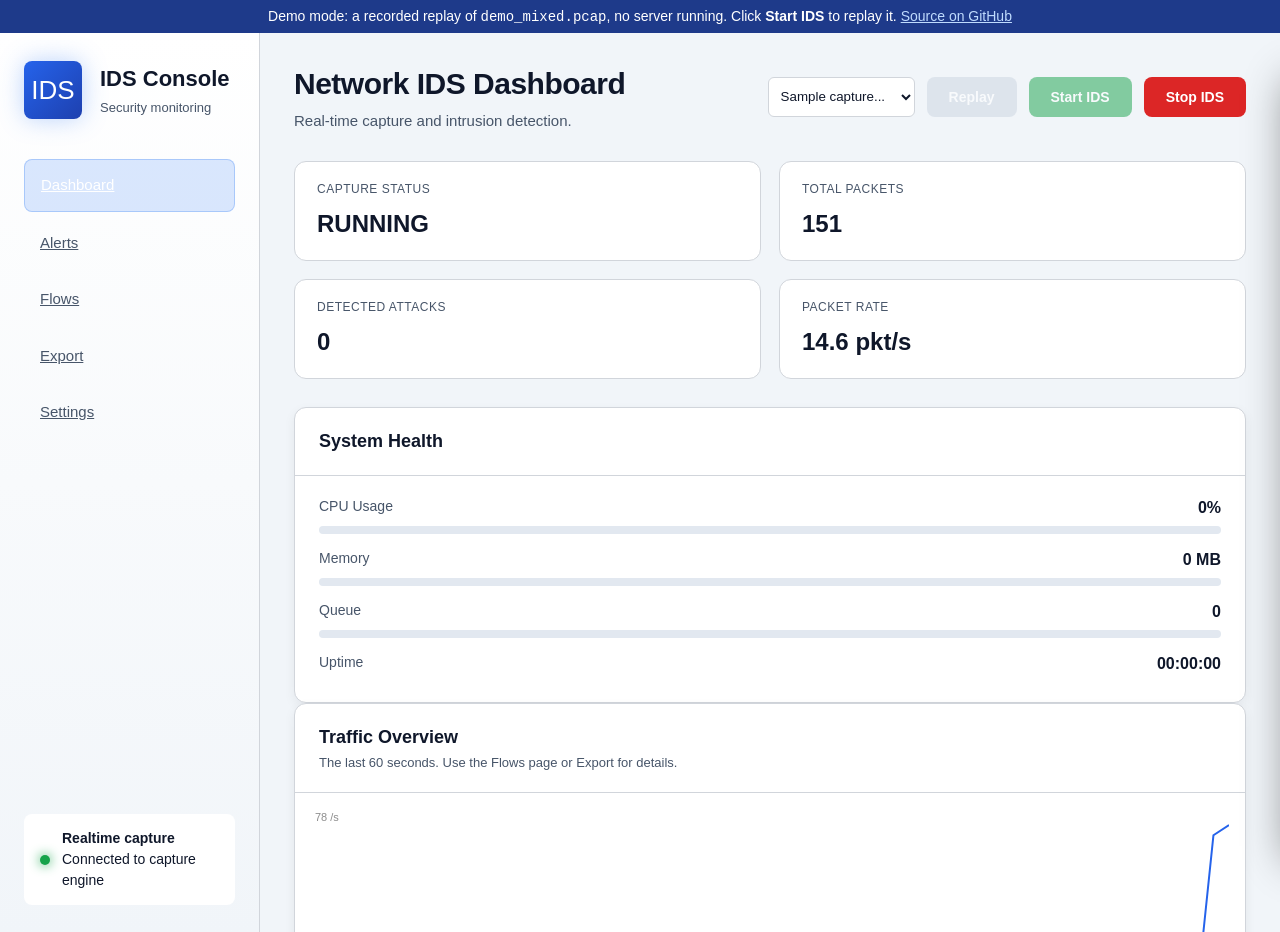
==== docs/demo/index.html @ 046e0bf1 "Add files via upload" ====
<!DOCTYPE html>
<html lang="en">
<head>
    <meta charset="UTF-8">
    <meta name="viewport" content="width=device-width, initial-scale=1.0">
    <title>IDS Dashboard</title>
    <link rel="stylesheet" href="static/css/style.css">
    <link rel="stylesheet" href="static/css/extra.css">
</head>
<body data-page="dashboard">
    <div class="app">
        <aside class="sidebar">
            <div>
                <div class="logo">
                    <div class="logo-icon">IDS</div>
                    <div>
                        <h2>IDS Console</h2>
                        <span>Security monitoring</span>
                    </div>
                </div>
                <nav>
                    <a class="nav-btn active" href="index.html">Dashboard</a>
                    <a class="nav-btn " href="alerts.html">Alerts</a>
                    <a class="nav-btn " href="flows.html">Flows</a>
                    <a class="nav-btn " href="export.html">Export</a>
                    <a class="nav-btn " href="settings.html">Settings</a>
                </nav>
            </div>

            <div class="sidebar-bottom">
                <div class="system-status">
                    <span class="status-dot"></span>
                    <div>
                        <strong>Realtime capture</strong>
                        <div class="status-summary">Connected to capture engine</div>
                    </div>
                </div>
            </div>
        </aside>

        <main id="main" class="main-content">
                <a href="#main" class="skip-link">Skip to content</a>
                
    <header class="topbar">
        <div class="topbar-left">
            <h1>Network IDS Dashboard</h1>
            <p>Real-time capture and intrusion detection.</p>
        </div>
        <div class="top-actions">
            <select id="replaySelect" aria-label="Sample capture to replay"><option value="">Sample capture...</option></select>
            <button id="replayBtn" class="btn btn-secondary">Replay</button>
            <button id="startBtn" class="btn btn-success">Start IDS</button>
            <button id="stopBtn" class="btn btn-danger" disabled>Stop IDS</button>
        </div>
    </header>

    <section class="system-banner">
        <div>
            <h3>Capture Status</h3>
            <span id="captureStatus">STOPPED</span>
        </div>
        <div>
            <h3>Total Packets</h3>
            <span id="totalPackets">0</span>
        </div>
        <div>
            <h3>Detected Attacks</h3>
            <span id="attackPackets">0</span>
        </div>
        <div>
            <h3>Packet Rate</h3>
            <span id="packetRate">0 pkt/s</span>
        </div>
    </section>

    <section class="card health-card">
        <div class="card-header">
            <h2>System Health</h2>
        </div>
        <div class="health-list">
            <div class="health-row">
                <span>CPU Usage</span>
                <span id="cpuUsage">0%</span>
            </div>
            <div class="progress"><div id="cpuBar" style="width: 0%"></div></div>
            <div class="health-row">
                <span>Memory</span>
                <span id="memoryUsage">0 MB</span>
            </div>
            <div class="progress"><div id="memoryBar" style="width: 0%"></div></div>
            <div class="health-row">
                <span>Queue</span>
                <span id="queueValue">0</span>
            </div>
            <div class="progress"><div id="queueBar" style="width: 0%"></div></div>
            <div class="health-row">
                <span>Uptime</span>
                <span id="uptime">00:00:00</span>
            </div>
        </div>
    </section>

    <section class="flows-section">
        <div class="card">
            <div class="card-header">
                <div>
                    <h2>Traffic Overview</h2>
                    <p>The last 60 seconds. Use the Flows page or Export for details.</p>
                </div>
            </div>
            <div class="card-body" style="padding:16px;">
                <div class="chart-wrap"><canvas id="trafficChart"></canvas></div>
                <div class="chart-legend"><span class="blue">Packets/sec</span><span class="red">Attacks/sec</span></div>
                <div id="chartSummary" style="min-height:180px; display:flex; gap:12px; align-items:center; justify-content:center; color:var(--text-secondary);">
                    <div>
                        <h3>Packets/sec</h3>
                        <div id="packetRateLarge" style="font-size:28px; font-weight:700;">0</div>
                    </div>
                    <div>
                        <h3>Attacks/sec</h3>
                        <div id="attacksRateLarge" style="font-size:28px; font-weight:700; color:var(--danger);">0</div>
                    </div>
                    <div>
                        <h3>Active Alerts</h3>
                        <div id="alertCountLarge" style="font-size:28px; font-weight:700; color:var(--warning);">0</div>
                    </div>
                </div>
            </div>
        </div>
    </section>


                <!-- Inspector panel: shows selected flow/alert details -->
                <aside id="inspectorPanel" class="inspector-panel" aria-hidden="true">
                    <div class="inspector-header">
                        <h3 id="inspectorTitle">Inspector</h3>
                        <button id="inspectorClose" class="btn btn-sm" aria-label="Close inspector">Close</button>
                    </div>
                    <div id="inspectorBody" class="inspector-body">
                        <p class="empty-state"><em>Select a flow or alert to inspect details.</em></p>
                    </div>
                    <div class="inspector-footer">
                        <button id="exportJsonBtn" class="btn btn-secondary">Export JSON</button>
                    </div>
                </aside>

                <!-- Investigation modal -->
                <div id="investigateModal" class="modal" aria-hidden="true">
                    <div class="modal-content">
                        <h3>Investigate Alert</h3>
                        <label for="investigatorNameInput">Investigator name (optional)</label>
                        <input id="investigatorNameInput" type="text" placeholder="Your name">
                        <label for="investigationNoteInput">Note (optional)</label>
                        <textarea id="investigationNoteInput" rows="4" placeholder="Describe what you investigated or findings"></textarea>
                        <div style="display:flex;gap:8px;justify-content:flex-end;margin-top:8px;">
                            <button id="investigateCancelBtn" class="btn">Cancel</button>
                            <button id="investigateSaveBtn" class="btn btn-primary">Save</button>
                        </div>
                    </div>
                </div>

                <footer>
                    <div style="display:flex;gap:12px;align-items:center;justify-content:space-between;">
                        <div>
                            <strong>Network Intrusion Detection System</strong>
                            <div class="muted">Built with Flask & Socket.IO</div>
                        </div>
                        <div id="statusSummaryCompact" style="text-align:right;">
                            <div id="statusMessage" class="status-message status-info">Disconnected</div>
                            <div class="muted small">Updated: <span id="statusUpdated">--:--:--</span></div>
                        </div>
                    </div>
                </footer>
            </main>
    </div>

    <script src="demo-shim.js"></script>
    <script src="static/js/app.js" type="module"></script>
    
</body>
</html>
---- docs/demo/static/css/style.css ----
/* ============================================================
   IDS Dashboard - Modern Enterprise UI
   Complete Refactored CSS
============================================================ */

/* ============================================================
   RESET & BASE
============================================================ */

*,
*::before,
*::after {
    margin: 0;
    padding: 0;
    box-sizing: border-box;
}

html {
    scroll-behavior: smooth;
}

body {
    font-family: "Inter", -apple-system, BlinkMacSystemFont, sans-serif;
    background: var(--background);
    color: var(--text);
    /* allow vertical scroll on main content but not page-level overflow */
    overflow: hidden;
    line-height: 1.5;
}

/* make main-content scrollable independently for better UX on smaller screens */
.main-content { overflow-y: auto; }

/* skip-link for keyboard users */
.skip-link {
    position: absolute;
    left: -9999px;
    top: auto;
    width: 1px;
    height: 1px;
    overflow: hidden;
}
.skip-link:focus {
    left: 20px;
    top: 20px;
    width: auto;
    height: auto;
    background: var(--surface-elevated);
    color: var(--text);
    padding: 8px 12px;
    border-radius: 6px;
    z-index: 2000;
}

/* ============================================================
   CSS VARIABLES (Single Source of Truth)
============================================================ */

:root {
    /* Light mode palette */
    --background: #f8fafc; /* very light gray */
    --surface: #ffffff; /* main card surface */
    --surface-light: #f1f5f9; /* subtle surface */
    --surface-hover: #eef2f7;
    --surface-elevated: #ffffff;

    /* Borders */
    --border: #e2e8f0; /* light gray border */
    --border-light: #cbd5e1;

    /* Colors */
    --primary: #2563eb; /* blue-600 */
    --primary-light: #60a5fa;
    --primary-dark: #1e40af;

    --success: #16a34a; /* green-600 */
    --success-bg: rgba(22,163,74,0.08);
    --warning: #d97706;
    --warning-bg: rgba(217,119,6,0.06);
    --danger: #dc2626;
    --danger-bg: rgba(220,38,38,0.06);

    /* Text */
    --text: #0f172a; /* dark slate for good contrast */
    --text-secondary: #475569;
    --text-muted: #6b7280;

    /* Sizing */
    --radius: 12px;
    --radius-sm: 8px;
    --radius-xs: 6px;

    /* Shadows */
    --shadow: 0 8px 28px rgba(16,24,40,0.08);
    --shadow-sm: 0 4px 12px rgba(16,24,40,0.06);

    /* Transitions */
    --transition: 0.18s ease;
    --transition-slow: 0.3s ease;

    /* Sidebar */
    --sidebar-width: 260px;
}

/* ============================================================
   SCROLLBAR
============================================================ */

::-webkit-scrollbar {
    width: 8px;
    height: 8px;
}

::-webkit-scrollbar-track {
    background: var(--background);
}

::-webkit-scrollbar-thumb {
    background: var(--border-light);
    border-radius: 20px;
}

::-webkit-scrollbar-thumb:hover {
    background: var(--text-secondary);
}

/* ============================================================
   ACCESSIBILITY - Reduced Motion
============================================================ */

@media (prefers-reduced-motion: reduce) {

    *,
    *::before,
    *::after {
        animation-duration: 0.01ms !important;
        animation-iteration-count: 1 !important;
        transition-duration: 0.01ms !important;
    }
}

/* ============================================================
   FOCUS VISIBLE
============================================================ */

:focus-visible {
    outline: 2px solid var(--primary);
    outline-offset: 2px;
}

/* ============================================================
   LAYOUT
============================================================ */

.app {
    display: flex;
    width: 100vw;
    height: 100vh;
    overflow: hidden;
}

/* ============================================================
   SIDEBAR
============================================================ */

.sidebar {
    width: var(--sidebar-width);
    min-width: var(--sidebar-width);
    background: linear-gradient(180deg, var(--surface), var(--background));
    border-right: 1px solid var(--border);
    display: flex;
    flex-direction: column;
    justify-content: space-between;
    padding: 28px 24px;
    overflow-y: auto;
    flex-shrink: 0;
}

.logo {
    display: flex;
    align-items: center;
    gap: 18px;
    margin-bottom: 40px;
}

.logo-icon {
    width: 58px;
    height: 58px;
    border-radius: var(--radius-sm);
    display: flex;
    justify-content: center;
    align-items: center;
    background: linear-gradient(135deg, var(--primary), var(--primary-dark));
    color: white;
    font-size: 26px;
    box-shadow: 0 0 25px rgba(59, 130, 246, 0.35);
    flex-shrink: 0;
}

.logo h2 {
    font-size: 22px;
    font-weight: 700;
}

.logo span {
    color: var(--text-secondary);
    font-size: 13px;
}

/* ============================================================
   NAVIGATION
============================================================ */

.sidebar nav {
    display: flex;
    flex-direction: column;
    gap: 6px;
}

.nav-btn {
    width: 100%;
    border: none;
    background: transparent;
    color: var(--text-secondary);
    padding: 14px 16px;
    border-radius: var(--radius-sm);
    display: flex;
    align-items: center;
    gap: 16px;
    cursor: pointer;
    transition: var(--transition);
    font-size: 15px;
    font-family: inherit;
}

.nav-btn:hover {
    background: var(--surface-hover);
    color: white;
}

.nav-btn.active {
    background: rgba(59, 130, 246, 0.18);
    color: #fff;
    border: 1px solid rgba(59, 130, 246, 0.3);
}

.nav-btn i {
    width: 20px;
    text-align: center;
    flex-shrink: 0;
}

/* ============================================================
   SIDEBAR FOOTER
============================================================ */

.sidebar-bottom {
    margin-top: auto;
    padding-top: 20px;
}

.system-status {
    padding: 14px 16px;
    border-radius: var(--radius-sm);
    background: var(--surface-elevated);
    display: flex;
    align-items: center;
    gap: 12px;
    font-size: 14px;
}

.status-dot {
    width: 10px;
    height: 10px;
    border-radius: 50%;
    background: var(--success);
    box-shadow: 0 0 12px var(--success);
    animation: pulseGlow 2s infinite;
    flex-shrink: 0;
}

.status-dot.warning {
    background: var(--warning);
    box-shadow: 0 0 12px var(--warning);
}

.status-dot.error {
    background: var(--danger);
    box-shadow: 0 0 12px var(--danger);
}

/* ============================================================
   MAIN CONTENT
============================================================ */

.main-content {
    flex: 1;
    overflow-y: auto;
    padding: 28px 34px 20px;
    background: var(--background);
}

/* ============================================================
   TOPBAR
============================================================ */

.topbar {
    display: flex;
    justify-content: space-between;
    align-items: center;
    margin-bottom: 28px;
    flex-wrap: wrap;
    gap: 16px;
}

.topbar-left h1 {
    font-size: 30px;
    font-weight: 700;
    letter-spacing: -0.5px;
}

.topbar-left p {
    margin-top: 4px;
    color: var(--text-secondary);
    font-size: 15px;
}

.top-actions {
    display: flex;
    gap: 12px;
    flex-wrap: wrap;
}

/* ============================================================
   BUTTONS
============================================================ */

.btn {
    border: none;
    cursor: pointer;
    padding: 12px 22px;
    border-radius: var(--radius-sm);
    font-size: 14px;
    font-weight: 600;
    transition: var(--transition);
    display: inline-flex;
    align-items: center;
    gap: 10px;
    font-family: inherit;
    text-decoration: none;
}

.btn:hover:not(:disabled) {
    transform: translateY(-2px);
    box-shadow: 0 8px 20px rgba(59, 130, 246, 0.2);
}

.btn:disabled {
    opacity: 0.5;
    cursor: not-allowed;
    transform: none !important;
}

.btn-success {
    background: var(--success);
    color: white;
}

.btn-success:hover:not(:disabled) {
    background: #059669;
}

.btn-danger {
    background: var(--danger);
    color: white;
}

.btn-danger:hover:not(:disabled) {
    background: #dc2626;
}

.btn-secondary {
    background: var(--border-light);
    color: white;
}

.btn-secondary:hover:not(:disabled) {
    background: #475569;
}

.btn-warning {
    background: var(--warning);
    color: #000;
}

.btn-warning:hover:not(:disabled) {
    background: #d97706;
}

.btn-info {
    background: var(--primary);
    color: white;
}

.btn-info:hover:not(:disabled) {
    background: var(--primary-dark);
}

.btn-sm {
    padding: 8px 14px;
    font-size: 12px;
}

/* ============================================================
   STATUS MESSAGE
============================================================ */

.status-message {
    padding: 10px 14px;
    border-radius: var(--radius-xs);
    font-size: 14px;
    display: inline-flex;
    align-items: center;
    gap: 10px;
    background: rgba(255,255,255,0.02);
    color: var(--text);
    border: 1px solid var(--border-light);
}

.status-message.status-normal {
    background: var(--success-bg);
    color: var(--success);
    border-color: rgba(34,197,94,0.18);
}

.status-message.status-error {
    background: var(--danger-bg);
    color: var(--danger);
    border-color: rgba(255,107,107,0.18);
}

.status-message.status-warning {
    background: var(--warning-bg);
    color: var(--warning);
    border-color: rgba(245,158,11,0.18);
}

.status-message.status-info {
    background: rgba(37,99,235,0.06);
    color: var(--primary-dark);
    border-color: rgba(37,99,235,0.12);
}


/* ============================================================
   CARDS
============================================================ */

.card {
    background: var(--surface);
    border: 1px solid var(--border);
    border-radius: var(--radius);
    box-shadow: var(--shadow-sm);
    transition: var(--transition);
    overflow: hidden;
}

.card:hover {
    border-color: var(--primary);
    transform: translateY(-2px);
}

.card-header {
    display: flex;
    justify-content: space-between;
    align-items: center;
    padding: 20px 24px;
    border-bottom: 1px solid var(--border);
    flex-wrap: wrap;
    gap: 12px;
}

.card-header h2 {
    font-size: 18px;
    font-weight: 600;
}

.card-header p {
    margin-top: 2px;
    color: var(--text-secondary);
    font-size: 13px;
}

/* ============================================================
   SYSTEM BANNER
============================================================ */

.system-banner {
    display: grid;
    grid-template-columns: repeat(4, 1fr);
    gap: 18px;
    margin-bottom: 28px;
}

.system-banner>div {
    background: var(--surface-elevated);
    border: 1px solid var(--border);
    border-radius: var(--radius);
    padding: 18px 22px;
    transition: var(--transition);
}

.system-banner>div:hover {
    transform: translateY(-3px);
    border-color: var(--primary);
}

.system-banner h3 {
    font-size: 12px;
    font-weight: 500;
    color: var(--text-secondary);
    text-transform: uppercase;
    letter-spacing: 0.5px;
    margin-bottom: 8px;
}

.system-banner span {
    font-size: 24px;
    font-weight: 700;
}

/* ============================================================
   STATISTICS GRID
============================================================ */

.stats-grid {
    display: grid;
    grid-template-columns: repeat(4, 1fr);
    gap: 20px;
    margin-bottom: 28px;
}

.stat-card {
    padding: 20px 24px;
    display: flex;
    align-items: center;
    gap: 18px;
    position: relative;
}

.stat-card::before {
    content: "";
    position: absolute;
    top: 0;
    left: 0;
    width: 100%;
    height: 3px;
    background: linear-gradient(90deg, var(--primary), transparent);
}

.stat-icon {
    width: 56px;
    height: 56px;
    border-radius: var(--radius-sm);
    display: flex;
    justify-content: center;
    align-items: center;
    font-size: 22px;
    color: white;
    flex-shrink: 0;
    transition: var(--transition);
}

.stat-card:hover .stat-icon {
    transform: scale(1.08);
}

.stat-icon.blue {
    background: var(--primary);
}

.stat-icon.green {
    background: var(--success);
}

.stat-icon.red {
    background: var(--danger);
}

.stat-icon.orange {
    background: var(--warning);
}

.stat-title {
    display: block;
    color: var(--text-secondary);
    font-size: 13px;
    margin-bottom: 4px;
}

.stat-card h2 {
    font-size: 32px;
    font-weight: 700;
}

/* ============================================================
   THREAT PULSE
============================================================ */

.pulse-card {
    background: var(--surface-elevated);
    border: 1px solid var(--border);
    border-radius: var(--radius);
    padding: 22px 26px;
    margin-bottom: 28px;
}

.pulse-header {
    display: flex;
    justify-content: space-between;
    align-items: center;
    margin-bottom: 16px;
}

.pulse-header h2 {
    font-size: 18px;
    font-weight: 600;
}

#pulseText {
    font-weight: 700;
    padding: 6px 14px;
    border-radius: 20px;
    font-size: 14px;
}

#pulseText.normal {
    color: var(--success);
    background: var(--success-bg);
}

#pulseText.warning {
    color: var(--warning);
    background: var(--warning-bg);
}

#pulseText.critical {
    color: var(--danger);
    background: var(--danger-bg);
}

.pulse-bar {
    width: 100%;
    height: 10px;
    background: var(--surface-light);
    border-radius: 999px;
    overflow: hidden;
}

#pulseFill {
    width: 0%;
    height: 100%;
    background: linear-gradient(90deg, var(--success), var(--warning), var(--danger));
    transition: width 0.6s ease;
}

/* ============================================================
   DASHBOARD GRID
============================================================ */

.dashboard-grid {
    display: grid;
    grid-template-columns: 2fr 1fr;
    gap: 24px;
    margin-bottom: 28px;
}

.grid-left,
.grid-right {
    display: flex;
    flex-direction: column;
    gap: 24px;
}

/* ============================================================
   CHART CARDS
============================================================ */

.chart-card {
    padding-bottom: 16px;
}

.chart-card canvas {
    width: 100% !important;
    height: 280px !important;
    padding: 16px 20px;
}

/* ============================================================
   CARD TOOLS
============================================================ */

/* Inspector panel */
.inspector-panel {
   position: fixed;
   right: -420px;
   top: 80px;
   width: 400px;
   height: calc(100vh - 120px);
   background: var(--surface-elevated);
   border-left: 1px solid var(--border);
   box-shadow: -12px 0 40px rgba(0,0,0,0.45);
   padding: 16px;
   transition: right 0.28s ease;
   z-index: 1200;
   display: flex;
   flex-direction: column;
}

.inspector-panel.open {
   right: 20px;
}

.inspector-header {
   display: flex;
   justify-content: space-between;
   align-items: center;
   margin-bottom: 12px;
}

.inspector-body {
   overflow: auto;
   flex: 1 1 auto;
   padding-right: 8px;
}

.inspector-body dl {
   display: grid;
   grid-template-columns: 1fr 1fr;
   gap: 6px 12px;
}

.inspector-body dt {
   color: var(--text-secondary);
   font-size: 12px;
}

.inspector-body dd {
   margin: 0 0 8px 0;
   font-size: 13px;
   color: var(--text);
}

.inspector-footer {
   padding-top: 12px;
   display: flex;
   justify-content: flex-end;
   gap: 8px;
}

/* small tweaks to make table rows clickable */
.table-wrapper table tbody tr { cursor: pointer; }

#inspectorClose { background: transparent; border: 1px solid var(--border); }

/* IOC badge */
.ioc-badge {
    display: inline-block;
    padding: 2px 6px;
    border-radius: 4px;
    background: rgba(239,68,68,0.12);
    color: var(--danger);
    font-weight: 700;
    font-size: 11px;
    margin-left: 6px;
}



.card-tools {
    display: flex;
    gap: 8px;
}

.tool-btn {
    width: 38px;
    height: 38px;
    border: none;
    background: var(--surface-light);
    color: var(--text-secondary);
    border-radius: var(--radius-xs);
    cursor: pointer;
    transition: var(--transition);
    display: flex;
    align-items: center;
    justify-content: center;
    font-size: 14px;
}

.tool-btn:hover {
    background: var(--primary);
    color: white;
}

/* ============================================================
   HEALTH CARD
============================================================ */

.health-list {
    padding: 20px 24px;
}

.health-row {
    display: flex;
    justify-content: space-between;
    margin-top: 14px;
    margin-bottom: 6px;
}

.health-row:first-child {
    margin-top: 0;
}

.health-row span:first-child {
    color: var(--text-secondary);
    font-size: 14px;
}

.health-row span:last-child {
    font-weight: 600;
}

.progress {
    width: 100%;
    height: 8px;
    background: var(--surface-light);
    border-radius: 999px;
    overflow: hidden;
}

.progress div {
    height: 100%;
    width: 0%;
    border-radius: 999px;
    transition: width 0.6s ease;
    background: linear-gradient(90deg, var(--primary), #06b6d4);
}

.progress .success {
    background: var(--success);
}

.progress .warning {
    background: var(--warning);
}

.progress .danger {
    background: var(--danger);
}

/* ============================================================
   ATTACK LIST
============================================================ */

.attack-list {
    display: flex;
    flex-direction: column;
    gap: 10px;
    padding: 18px 20px;
    max-height: 300px;
    overflow-y: auto;
}

.attack-item {
    display: flex;
    justify-content: space-between;
    align-items: center;
    padding: 14px 18px;
    border-radius: var(--radius-sm);
    background: var(--surface-elevated);
    transition: var(--transition);
}

.attack-item:hover {
    background: var(--surface-hover);
}

.attack-name {
    font-weight: 600;
    display: flex;
    align-items: center;
    gap: 8px;
}

.attack-name .severity-dot {
    width: 8px;
    height: 8px;
    border-radius: 50%;
    display: inline-block;
}

.attack-count {
    font-weight: 700;
    padding: 2px 12px;
    border-radius: 12px;
    background: var(--danger-bg);
    color: var(--danger);
}

/* ============================================================
   EMPTY STATE
============================================================ */

.empty-state {
    display: flex;
    flex-direction: column;
    justify-content: center;
    align-items: center;
    gap: 12px;
    padding: 40px 20px;
    color: var(--text-secondary);
    text-align: center;
}

.empty-state i {
    font-size: 40px;
    color: var(--primary);
    opacity: 0.4;
}

.empty-state h3 {
    font-size: 18px;
    color: var(--text);
}

/* ============================================================
   NETWORK SECTION
============================================================ */

.network-section {
    margin-bottom: 28px;
}

.network-card {
    margin-top: 0;
}

.network-legend {
    display: flex;
    gap: 18px;
    font-size: 13px;
}

.network-legend span {
    display: flex;
    align-items: center;
    gap: 6px;
}

.network-legend .safe {
    color: var(--success);
}

.network-legend .warning {
    color: var(--warning);
}

.network-legend .danger {
    color: var(--danger);
}

#networkGraph {
    height: 350px;
    display: flex;
    justify-content: center;
    align-items: center;
    background: radial-gradient(circle at center, rgba(37, 99, 235, 0.06), transparent 70%);
}

.network-placeholder {
    text-align: center;
}

.network-placeholder i {
    font-size: 60px;
    color: var(--primary);
    opacity: 0.3;
    margin-bottom: 16px;
}

.network-placeholder h3 {
    font-size: 18px;
    color: var(--text-secondary);
}

/* ============================================================
   STATISTICS GRID (Bottom)
============================================================ */

.statistics-grid {
    display: grid;
    grid-template-columns: 2fr 1fr;
    gap: 24px;
    margin-bottom: 28px;
}

.metrics-grid {
    display: grid;
    grid-template-columns: repeat(3, 1fr);
    gap: 16px;
    padding: 20px 24px;
}

.metric {
    padding: 18px;
    border-radius: var(--radius-sm);
    background: var(--surface-elevated);
    text-align: center;
    transition: var(--transition);
}

.metric:hover {
    background: var(--surface-hover);
}

.metric span {
    display: block;
    color: var(--text-secondary);
    font-size: 13px;
    margin-bottom: 6px;
}

.metric strong {
    font-size: 24px;
    font-weight: 700;
}

/* ============================================================
   ALERT FEED
============================================================ */

.alert-feed {
    max-height: 340px;
    overflow-y: auto;
    padding: 16px 20px;
}

.alert-item {
    border-left: 3px solid var(--danger);
    background: var(--surface-elevated);
    border-radius: var(--radius-xs);
    padding: 14px 18px;
    margin-bottom: 10px;
    transition: var(--transition);
}

.alert-item:hover {
    background: var(--surface-hover);
}

.alert-item.severity-high {
    border-left-color: var(--danger);
}

.alert-item.severity-medium {
    border-left-color: var(--warning);
}

.alert-item.severity-low {
    border-left-color: var(--primary);
}

.alert-time {
    color: var(--text-secondary);
    font-size: 12px;
    margin-bottom: 4px;
}

.alert-title {
    font-weight: 600;
}

.alert-description {
    margin-top: 4px;
    color: var(--text-secondary);
    font-size: 14px;
}

/* ============================================================
   FLOWS TABLE
============================================================ */

.flows-section {
    margin-bottom: 28px;
}

.table-actions {
    display: flex;
    gap: 12px;
    align-items: center;
    flex-wrap: wrap;
}

.search-box {
    display: flex;
    align-items: center;
    gap: 10px;
    background: var(--surface-light);
    border-radius: var(--radius-xs);
    padding: 8px 14px;
    border: 1px solid var(--border);
    transition: var(--transition);
}

.search-box:focus-within {
    border-color: var(--primary);
}

.search-box i {
    color: var(--text-secondary);
    font-size: 14px;
}

.search-box input {
    background: transparent;
    border: none;
    color: var(--text);
    font-size: 14px;
    outline: none;
    width: 180px;
    font-family: inherit;
}

.search-box input::placeholder {
    color: var(--text-muted);
}

.table-actions select {
    background: var(--surface-light);
    color: var(--text);
    border: 1px solid var(--border);
    border-radius: var(--radius-xs);
    padding: 8px 14px;
    font-size: 13px;
    cursor: pointer;
    font-family: inherit;
    outline: none;
}

.table-actions select:focus {
    border-color: var(--primary);
}

.table-wrapper {
    overflow-x: auto;
    overflow-y: auto;
    max-height: 460px;
    padding: 0 4px;
    border-radius: var(--radius-sm);
    background: var(--surface-elevated);
}

#flowTable {
    width: 100%;
    border-collapse: collapse;
    font-size: 14px;
}

#flowTable thead {
    background: var(--surface-light);
}

#flowTable th {
    padding: 14px 16px;
    text-align: left;
    font-weight: 600;
    color: var(--text-secondary);
    font-size: 12px;
    text-transform: uppercase;
    letter-spacing: 0.5px;
    border-bottom: 2px solid var(--border);
    cursor: pointer;
    user-select: none;
    white-space: nowrap;
    position: sticky;
    top: 0;
    z-index: 10;
}

#flowTable th:hover {
    color: var(--text);
}

#flowTable th i {
    margin-left: 6px;
    opacity: 0.5;
}

#flowTable td {
    padding: 12px 16px;
    border-bottom: 1px solid var(--border);
    vertical-align: middle;
}

#flowTable tbody tr {
    transition: var(--transition);
}

#flowTable tbody tr:hover {
    background: var(--surface-light);
}

#flowTable tbody tr.attack-row {
    background: rgba(239, 68, 68, 0.06);
}

#flowTable tbody tr.attack-row:hover {
    background: rgba(239, 68, 68, 0.12);
}

/* Protocol badges */
.protocol {
    display: inline-block;
    padding: 2px 10px;
    border-radius: 12px;
    font-size: 12px;
    font-weight: 600;
}

.protocol-tcp {
    background: rgba(59, 130, 246, 0.2);
    color: var(--primary-light);
}

.protocol-udp {
    background: rgba(16, 185, 129, 0.2);
    color: var(--success);
}

.protocol-icmp {
    background: rgba(245, 158, 11, 0.2);
    color: var(--warning);
}

/* Attack badges */
.attack-badge {
    display: inline-block;
    padding: 2px 12px;
    border-radius: 12px;
    font-size: 12px;
    font-weight: 600;
}

.attack-badge.normal {
    background: var(--success-bg);
    color: var(--success);
}

.attack-badge.neptune,
.attack-badge.smurf,
.attack-badge.satan {
    background: var(--danger-bg);
    color: var(--danger);
}

.attack-badge.portsweep,
.attack-badge.ipsweep {
    background: var(--warning-bg);
    color: var(--warning);
}

/* Confidence bar in table */
.confidence-wrapper {
    display: flex;
    align-items: center;
    gap: 8px;
    min-width: 80px;
}

.confidence-bar {
    flex: 1;
    height: 6px;
    background: var(--surface-light);
    border-radius: 999px;
    overflow: hidden;
}

.confidence-fill {
    height: 100%;
    border-radius: 999px;
    transition: width 0.4s ease;
}

.confidence-fill.high {
    background: var(--success);
}

.confidence-fill.medium {
    background: var(--warning);
}

.confidence-fill.low {
    background: var(--danger);
}

.confidence-text {
    font-size: 12px;
    font-weight: 600;
    min-width: 36px;
    text-align: right;
}

/* ============================================================
   TABLE FOOTER
============================================================ */

.table-footer {
    display: flex;
    justify-content: space-between;
    align-items: center;
    padding: 16px 24px;
    border-top: 1px solid var(--border);
    font-size: 14px;
    color: var(--text-secondary);
}

.pagination {
    display: flex;
    gap: 8px;
    align-items: center;
}

.pagination button {
    width: 36px;
    height: 36px;
    border: 1px solid var(--border);
    background: transparent;
    color: var(--text);
    border-radius: var(--radius-xs);
    cursor: pointer;
    transition: var(--transition);
}

.pagination button:hover:not(:disabled) {
    background: var(--primary);
    border-color: var(--primary);
}

.pagination button:disabled {
    opacity: 0.3;
    cursor: not-allowed;
}

.pagination span {
    min-width: 30px;
    text-align: center;
}

/* ============================================================
   LOADER
============================================================ */

.table-loader {
    display: none;
    padding: 20px;
    text-align: center;
}

.spinner {
    display: inline-block;
    width: 30px;
    height: 30px;
    border: 3px solid var(--border);
    border-top: 3px solid var(--primary);
    border-radius: 50%;
    animation: spin 0.8s linear infinite;
}

@keyframes spin {
    to {
        transform: rotate(360deg);
    }
}

/* ============================================================
   DETAILS DRAWER
============================================================ */

.details-drawer {
    position: fixed;
    top: 0;
    right: -500px;
    width: 480px;
    max-width: 90vw;
    height: 100vh;
    background: var(--surface);
    border-left: 1px solid var(--border);
    box-shadow: -10px 0 40px rgba(0, 0, 0, 0.5);
    transition: right 0.35s ease;
    z-index: 1000;
    display: flex;
    flex-direction: column;
    overflow: hidden;
}

.details-drawer.open {
    right: 0;
}

.drawer-header {
    display: flex;
    justify-content: space-between;
    align-items: center;
    padding: 22px 26px;
    border-bottom: 1px solid var(--border);
    flex-shrink: 0;
}

.drawer-header h2 {
    font-size: 20px;
    font-weight: 600;
}

#closeDrawer {
    width: 40px;
    height: 40px;
    border: none;
    background: var(--surface-light);
    color: var(--text);
    border-radius: var(--radius-xs);
    cursor: pointer;
    transition: var(--transition);
    font-size: 20px;
    display: flex;
    align-items: center;
    justify-content: center;
}

#closeDrawer:hover {
    background: var(--danger);
}

.drawer-content {
    flex: 1;
    overflow-y: auto;
    padding: 24px 26px 40px;
}

.drawer-content .detail-group {
    margin-bottom: 24px;
}

.drawer-content .detail-group:last-child {
    margin-bottom: 0;
}

.drawer-content .detail-group h3 {
    font-size: 14px;
    font-weight: 600;
    color: var(--text-secondary);
    text-transform: uppercase;
    letter-spacing: 0.5px;
    margin-bottom: 12px;
    padding-bottom: 8px;
    border-bottom: 1px solid var(--border);
}

.drawer-content .detail-row {
    display: flex;
    justify-content: space-between;
    padding: 6px 0;
    font-size: 14px;
}

.drawer-content .detail-row .label {
    color: var(--text-secondary);
}

.drawer-content .detail-row .value {
    font-weight: 500;
    word-break: break-all;
}

.drawer-content pre {
    background: var(--background);
    padding: 16px;
    border-radius: var(--radius-xs);
    font-size: 12px;
    overflow-x: auto;
    max-height: 300px;
    border: 1px solid var(--border);
    white-space: pre-wrap;
    word-break: break-all;
}

/* Confidence gauge in drawer */
.confidence-gauge {
    width: 120px;
    height: 120px;
    border-radius: 50%;
    display: flex;
    align-items: center;
    justify-content: center;
    margin: 0 auto 16px;
    position: relative;
}

.confidence-gauge .value {
    font-size: 28px;
    font-weight: 700;
}

.confidence-gauge .label {
    position: absolute;
    bottom: -24px;
    font-size: 12px;
    color: var(--text-secondary);
}

/* ============================================================
   NOTIFICATIONS
============================================================ */

.notification-container {
    position: fixed;
    top: 20px;
    right: 20px;
    z-index: 9999;
    display: flex;
    flex-direction: column;
    gap: 10px;
    max-width: 400px;
}

.notification {
    padding: 14px 20px;
    border-radius: var(--radius-sm);
    background: var(--surface);
    border: 1px solid var(--border);
    box-shadow: var(--shadow);
    animation: slideInRight 0.3s ease;
    display: flex;
    align-items: center;
    gap: 12px;
}

.notification.success {
    border-left: 4px solid var(--success);
}

.notification.error {
    border-left: 4px solid var(--danger);
}

.notification.warning {
    border-left: 4px solid var(--warning);
}

.notification.info {
    border-left: 4px solid var(--primary);
}

@keyframes slideInRight {
    from {
        opacity: 0;
        transform: translateX(40px);
    }

    to {
        opacity: 1;
        transform: translateX(0);
    }
}

/* ============================================================
   FLOATING MONITOR
============================================================ */

.floating-monitor {
    position: fixed;
    bottom: 20px;
    left: 50%;
    transform: translateX(-50%);
    display: flex;
    gap: 24px;
    background: rgba(17, 24, 39, 0.9);
    backdrop-filter: blur(10px);
    padding: 10px 24px;
    border-radius: 20px;
    border: 1px solid var(--border);
    z-index: 100;
    font-size: 13px;
}

.floating-item {
    display: flex;
    align-items: center;
    gap: 8px;
}

/* Investigation modal */

.modal {
   position: fixed;
   inset: 0;
   display: none;
   align-items: center;
   justify-content: center;
   background: rgba(15, 23, 42, 0.45);
   z-index: 2000;
}
.modal.open { display: flex; }
.modal-content {
   width: 520px;
   max-width: calc(100% - 48px);
   background: var(--surface);
   border: 1px solid var(--border);
   border-radius: 12px;
   padding: 18px;
   box-shadow: var(--shadow);
}
.modal-content h3 { margin-bottom: 10px; }
.modal-content label { display:block; color:var(--text-secondary); font-size:13px; margin-top:8px; }
.modal-content input[type="text"], .modal-content textarea {
   width: 100%;
   padding: 8px 10px;
   border: 1px solid var(--border-light);
   border-radius: 8px;
   margin-top: 6px;
   font-family: inherit;
}
.modal-content textarea { resize: vertical; }

.floating-item span {
    color: var(--text-secondary);
}

.floating-item strong {
    font-weight: 700;
    min-width: 30px;
}

/* ============================================================
   SHORTCUT HELP
============================================================ */

.shortcut-help {
    position: fixed;
    top: 50%;
    left: 50%;
    transform: translate(-50%, -50%);
    background: var(--surface);
    border: 1px solid var(--border);
    border-radius: var(--radius);
    padding: 32px 40px;
    box-shadow: var(--shadow);
    z-index: 2000;
    min-width: 350px;
}

.shortcut-help.hidden {
    display: none;
}

.shortcut-help h2 {
    margin-bottom: 20px;
    font-size: 22px;
}

.shortcut-help table {
    width: 100%;
    border-collapse: collapse;
}

.shortcut-help td {
    padding: 8px 12px;
    border-bottom: 1px solid var(--border);
}

.shortcut-help td:first-child {
    font-weight: 600;
    color: var(--primary-light);
    font-family: monospace;
}

/* ============================================================
   FOOTER
============================================================ */

footer {
    display: flex;
    justify-content: space-between;
    padding: 20px 0 10px;
    font-size: 13px;
    color: var(--text-secondary);
    border-top: 1px solid var(--border);
    margin-top: 10px;
    flex-wrap: wrap;
    gap: 10px;
}

/* ============================================================
   ANIMATIONS
============================================================ */

@keyframes pulseGlow {
    0% {
        box-shadow: 0 0 0 rgba(16, 185, 129, 0);
    }

    50% {
        box-shadow: 0 0 20px rgba(16, 185, 129, 0.4);
    }

    100% {
        box-shadow: 0 0 0 rgba(16, 185, 129, 0);
    }
}

@keyframes fadeIn {
    from {
        opacity: 0;
        transform: translateY(10px);
    }

    to {
        opacity: 1;
        transform: translateY(0);
    }
}

.card {
    animation: fadeIn 0.35s ease;
}

/* ============================================================
   RESPONSIVE - Combined Breakpoints
============================================================ */

/* Large screens */
@media (max-width: 1400px) {
    .stats-grid {
        grid-template-columns: repeat(2, 1fr);
    }

    .system-banner {
        grid-template-columns: repeat(2, 1fr);
    }
}

/* Tablets */
@media (max-width: 1200px) {
    .dashboard-grid {
        grid-template-columns: 1fr;
    }

    .statistics-grid {
        grid-template-columns: 1fr;
    }

    .metrics-grid {
        grid-template-columns: repeat(2, 1fr);
    }
}

/* Mobile landscape */
@media (max-width: 900px) {
    .sidebar {
        display: none;
    }

    .main-content {
        padding: 16px 18px;
    }

    .topbar {
        flex-direction: column;
        align-items: flex-start;
        gap: 16px;
    }

    .topbar-left h1 {
        font-size: 24px;
    }

    .system-banner {
        grid-template-columns: 1fr 1fr;
    }

    .stats-grid {
        grid-template-columns: 1fr 1fr;
    }

    .stat-card h2 {
        font-size: 24px;
    }

    .table-actions {
        flex-direction: column;
        align-items: stretch;
    }

    .search-box input {
        width: 100%;
    }

    .metrics-grid {
        grid-template-columns: 1fr 1fr;
    }

    .floating-monitor {
        display: none;
    }

    .details-drawer {
        width: 100vw;
        max-width: 100vw;
        right: -100vw;
    }
}

/* Mobile portrait */
@media (max-width: 650px) {
    .system-banner {
        grid-template-columns: 1fr;
    }

    .stats-grid {
        grid-template-columns: 1fr;
    }

    .metrics-grid {
        grid-template-columns: 1fr;
    }

    .top-actions {
        width: 100%;
        flex-wrap: wrap;
    }

    .top-actions .btn {
        flex: 1;
        justify-content: center;
        font-size: 12px;
        padding: 10px 14px;
    }

    .chart-card canvas {
        height: 200px !important;
        padding: 10px;
    }

    .drawer-content {
        padding: 16px;
    }

    .shortcut-help {
        min-width: unset;
        width: 90vw;
        padding: 20px;
    }
}

/* ============================================================
   DARK MODE TOGGLE STATE (applied via JS)
============================================================ */

body.dark-mode {
    --background: #0b1220;
    --surface: #111827;
    --surface-light: #1f2937;
    --surface-hover: #283548;
    --text: #f3f4f6;
    --text-secondary: #9ca3af;
}

/* Light mode (inverse) */
body:not(.dark-mode) {
    --background: #f1f5f9;
    --surface: #ffffff;
    --surface-light: #e2e8f0;
    --surface-hover: #cbd5e1;
    --text: #0f172a;
    --text-secondary: #475569;
    --border: #d1d5db;
}
---- docs/demo/static/css/extra.css ----
/* Additions only -- style.css is untouched. */
.form-grid { display: grid; gap: 14px; max-width: 520px; }
.form-grid label { display: grid; gap: 4px; font-weight: 600; }
.form-grid input, .form-grid select {
    padding: 8px 10px; border: 1px solid var(--border); border-radius: 6px;
    background: var(--surface); color: inherit; font: inherit; font-weight: 400;
}
.msg-ok { color: var(--success); }
.msg-err { color: var(--danger); }
.chart-wrap canvas { width: 100%; height: 180px; display: block; }
.chart-legend { display: flex; gap: 16px; font-size: 13px; margin-top: 6px; }
.chart-legend .blue { color: #2563eb; } .chart-legend .red { color: #dc2626; }
.sev-high { color: var(--danger); font-weight: 600; }
.sev-medium { color: var(--warning); font-weight: 600; }
.sev-low { color: var(--success); }
.attack-badge:not(.normal) { background: var(--danger-bg); color: var(--danger); }
.inspector-body ul { padding-left: 18px; margin: 6px 0 12px; }
#replaySelect { padding: 8px; border: 1px solid var(--border); border-radius: 6px; background: var(--surface); color: inherit; }
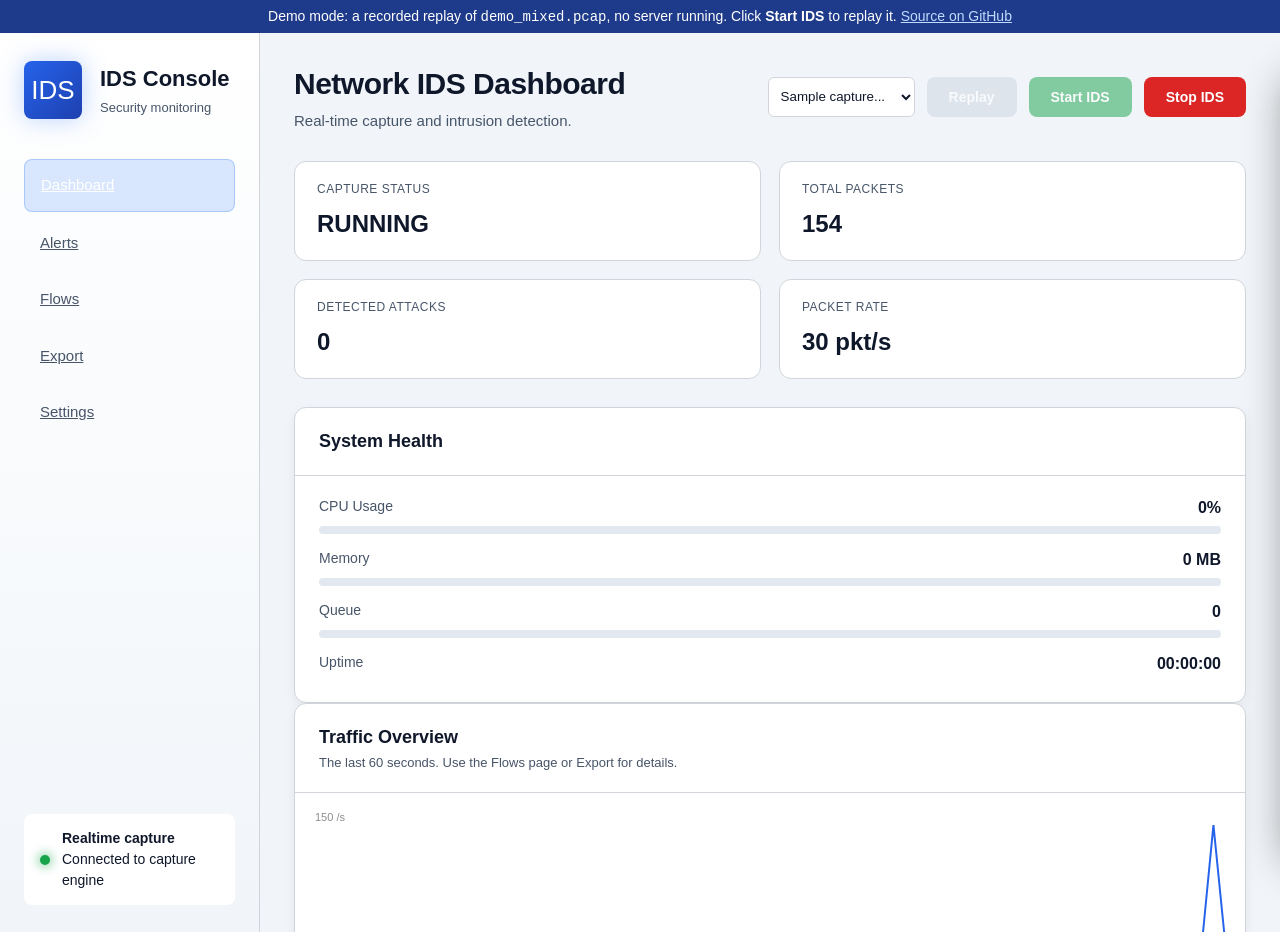
==== commit 1872805c: "Add files via upload" ====
(no text change in the page or its own stylesheets)
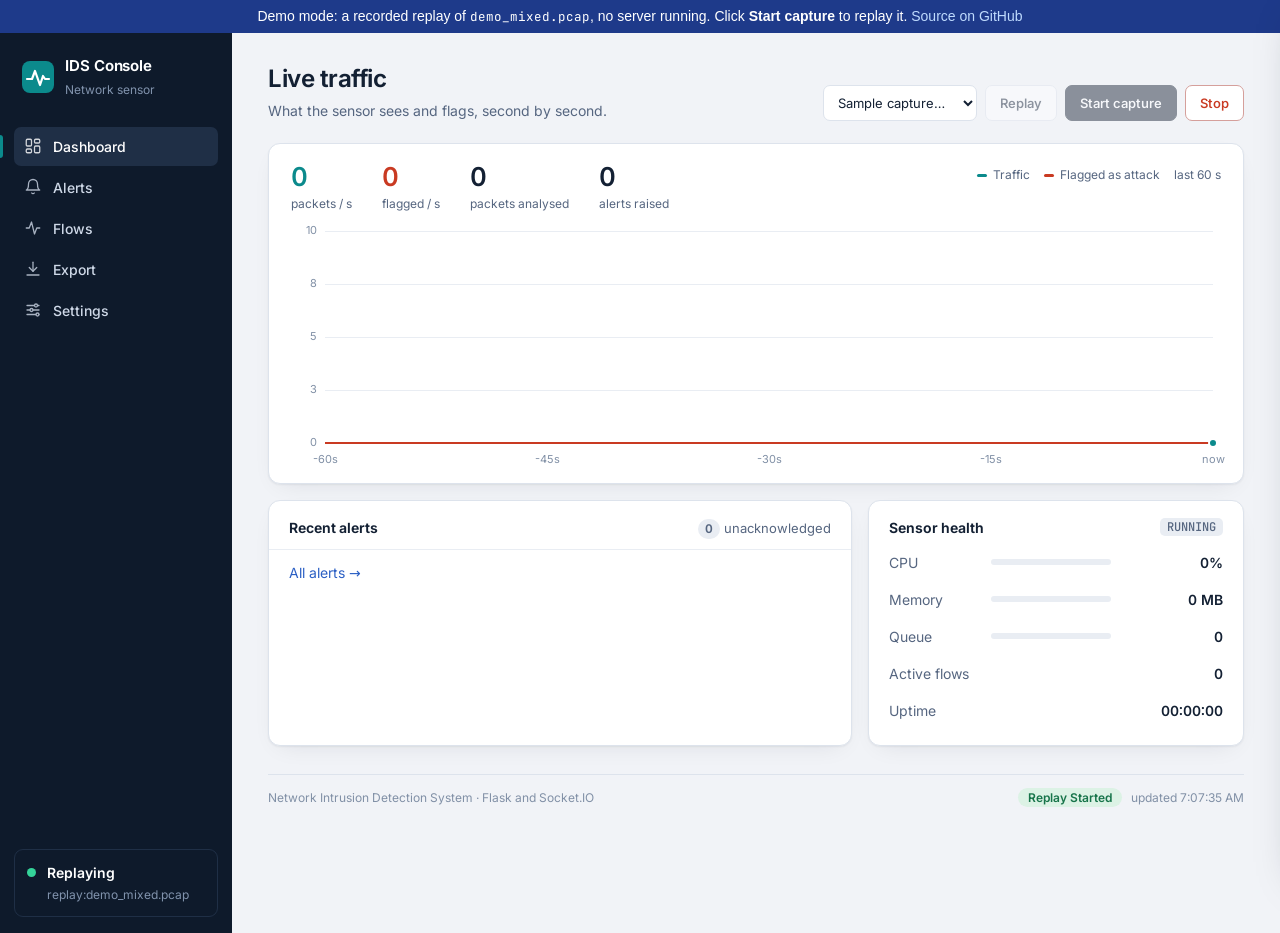
==== commit e160f50a: "Add files via upload" ====
--- a/docs/demo/index.html
+++ b/docs/demo/index.html
@@ -3,175 +3,103 @@
 <head>
     <meta charset="UTF-8">
     <meta name="viewport" content="width=device-width, initial-scale=1.0">
-    <title>IDS Dashboard</title>
+    <title>Dashboard · IDS Console</title>
+    <link rel="preload" href="static/fonts/inter-latin-wght-normal.woff2" as="font" type="font/woff2" crossorigin>
     <link rel="stylesheet" href="static/css/style.css">
-    <link rel="stylesheet" href="static/css/extra.css">
 </head>
-<body data-page="dashboard">
+<body data-page="dashboard" data-running="false">
+    <a href="#main" class="skip-link">Skip to content</a>
     <div class="app">
         <aside class="sidebar">
-            <div>
-                <div class="logo">
-                    <div class="logo-icon">IDS</div>
-                    <div>
-                        <h2>IDS Console</h2>
-                        <span>Security monitoring</span>
-                    </div>
-                </div>
-                <nav>
-                    <a class="nav-btn active" href="index.html">Dashboard</a>
-                    <a class="nav-btn " href="alerts.html">Alerts</a>
-                    <a class="nav-btn " href="flows.html">Flows</a>
-                    <a class="nav-btn " href="export.html">Export</a>
-                    <a class="nav-btn " href="settings.html">Settings</a>
-                </nav>
+            <div class="brand">
+                <svg width="32" height="32" viewBox="0 0 32 32" aria-hidden="true"><rect width="32" height="32" rx="8" fill="#0b8a8c"/><path d="M5 18h5l3-8 5 14 3-9 2 3h4" fill="none" stroke="#fff" stroke-width="2.2" stroke-linecap="round" stroke-linejoin="round"/></svg>
+                <div><b>IDS Console</b><span>Network sensor</span></div>
             </div>
-
-            <div class="sidebar-bottom">
-                <div class="system-status">
-                    <span class="status-dot"></span>
-                    <div>
-                        <strong>Realtime capture</strong>
-                        <div class="status-summary">Connected to capture engine</div>
-                    </div>
-                </div>
+            <nav class="nav" aria-label="Main">
+                <a class="nav-link active" href="index.html"><svg viewBox="0 0 24 24"><rect x="3" y="3" width="7" height="9" rx="1.5"/><rect x="14" y="3" width="7" height="5" rx="1.5"/><rect x="14" y="12" width="7" height="9" rx="1.5"/><rect x="3" y="16" width="7" height="5" rx="1.5"/></svg>Dashboard</a>
+                <a class="nav-link " href="alerts.html"><svg viewBox="0 0 24 24"><path d="M6 8a6 6 0 1 1 12 0c0 7 3 8 3 8H3s3-1 3-8"/><path d="M10.3 20a2 2 0 0 0 3.4 0"/></svg>Alerts</a>
+                <a class="nav-link " href="flows.html"><svg viewBox="0 0 24 24"><path d="M3 12h4l3-8 4 16 3-8h4"/></svg>Flows</a>
+                <a class="nav-link " href="export.html"><svg viewBox="0 0 24 24"><path d="M12 3v12"/><path d="m7 10 5 5 5-5"/><path d="M4 20h16"/></svg>Export</a>
+                <a class="nav-link " href="settings.html"><svg viewBox="0 0 24 24"><path d="M4 6h10M18 6h2M4 12h4M12 12h8M4 18h12M20 18h0"/><circle cx="16" cy="6" r="2"/><circle cx="10" cy="12" r="2"/><circle cx="18" cy="18" r="2"/></svg>Settings</a>
+            </nav>
+            <div class="sensor" aria-live="polite">
+                <span class="dot"></span>
+                <div><b id="sensorState">Stopped</b><span id="sensorDetail">No capture running</span></div>
             </div>
         </aside>
 
-        <main id="main" class="main-content">
-                <a href="#main" class="skip-link">Skip to content</a>
-                
-    <header class="topbar">
-        <div class="topbar-left">
-            <h1>Network IDS Dashboard</h1>
-            <p>Real-time capture and intrusion detection.</p>
+        <main id="main" class="main">
+            
+    <header class="page-head">
+        <div>
+            <h1>Live traffic</h1>
+            <p>What the sensor sees and flags, second by second.</p>
         </div>
-        <div class="top-actions">
-            <select id="replaySelect" aria-label="Sample capture to replay"><option value="">Sample capture...</option></select>
-            <button id="replayBtn" class="btn btn-secondary">Replay</button>
-            <button id="startBtn" class="btn btn-success">Start IDS</button>
-            <button id="stopBtn" class="btn btn-danger" disabled>Stop IDS</button>
+        <div class="actions">
+            <select id="replaySelect" aria-label="Sample capture to replay"><option value="">Sample capture…</option></select>
+            <button id="replayBtn" class="btn">Replay</button>
+            <button id="startBtn" class="btn btn-primary">Start capture</button>
+            <button id="stopBtn" class="btn btn-danger" disabled>Stop</button>
         </div>
     </header>
 
-    <section class="system-banner">
-        <div>
-            <h3>Capture Status</h3>
-            <span id="captureStatus">STOPPED</span>
+    <section class="card trace" aria-label="Live traffic">
+        <div class="trace-head">
+            <div class="trace-stats">
+                <div class="stat signal"><b id="packetRateLarge">0</b><span>packets / s</span></div>
+                <div class="stat alarm"><b id="attacksRateLarge">0</b><span>flagged / s</span></div>
+                <div class="stat"><b id="totalPackets">0</b><span>packets analysed</span></div>
+                <div class="stat"><b id="attackPackets">0</b><span>alerts raised</span></div>
+            </div>
+            <div class="legend"><span><i style="background:var(--signal)"></i>Traffic</span><span><i style="background:var(--alarm)"></i>Flagged as attack</span><span>last 60 s</span></div>
         </div>
-        <div>
-            <h3>Total Packets</h3>
-            <span id="totalPackets">0</span>
-        </div>
-        <div>
-            <h3>Detected Attacks</h3>
-            <span id="attackPackets">0</span>
-        </div>
-        <div>
-            <h3>Packet Rate</h3>
-            <span id="packetRate">0 pkt/s</span>
-        </div>
+        <div class="chart-wrap"><canvas id="trafficChart" aria-label="Packets per second over the last 60 seconds"></canvas><div id="chartTip" class="chart-tip" hidden></div></div>
     </section>
 
-    <section class="card health-card">
-        <div class="card-header">
-            <h2>System Health</h2>
-        </div>
-        <div class="health-list">
-            <div class="health-row">
-                <span>CPU Usage</span>
-                <span id="cpuUsage">0%</span>
+    <div class="split">
+        <section class="card" aria-label="Recent alerts">
+            <div class="card-head"><h2>Recent alerts</h2><span><span id="alertCountLarge" class="count zero">0</span> <span class="sub">unacknowledged</span></span></div>
+            <ol id="recentAlerts" class="feed-list"></ol>
+            <div class="feed-foot"><a href="alerts.html">All alerts &rarr;</a></div>
+        </section>
+        <section class="card" aria-label="Sensor health">
+            <div class="card-head"><h2>Sensor health</h2><span id="captureStatus" class="tag">STOPPED</span></div>
+            <div class="rows">
+                <div class="row"><span>CPU</span><span class="meter"><i id="cpuBar" style="width:0%"></i></span><b id="cpuUsage">0%</b></div>
+                <div class="row"><span>Memory</span><span class="meter"><i id="memoryBar" style="width:0%"></i></span><b id="memoryUsage">0 MB</b></div>
+                <div class="row"><span>Queue</span><span class="meter"><i id="queueBar" style="width:0%"></i></span><b id="queueValue">0</b></div>
+                <div class="row"><span>Active flows</span><span></span><b id="activeFlows">0</b></div>
+                <div class="row"><span>Uptime</span><span></span><b id="uptime">00:00:00</b></div>
             </div>
-            <div class="progress"><div id="cpuBar" style="width: 0%"></div></div>
-            <div class="health-row">
-                <span>Memory</span>
-                <span id="memoryUsage">0 MB</span>
-            </div>
-            <div class="progress"><div id="memoryBar" style="width: 0%"></div></div>
-            <div class="health-row">
-                <span>Queue</span>
-                <span id="queueValue">0</span>
-            </div>
-            <div class="progress"><div id="queueBar" style="width: 0%"></div></div>
-            <div class="health-row">
-                <span>Uptime</span>
-                <span id="uptime">00:00:00</span>
+        </section>
+    </div>
+
+
+            <footer class="foot">
+                <span>Network Intrusion Detection System &middot; Flask and Socket.IO</span>
+                <span><span id="statusMessage" class="status-message">Disconnected</span> &nbsp; updated <span id="statusUpdated">--:--:--</span></span>
+            </footer>
+        </main>
+    </div>
+
+    <aside id="inspectorPanel" class="inspector" aria-hidden="true">
+        <div class="insp-head"><div id="inspectorHead"></div><button id="inspectorClose" class="btn btn-sm" aria-label="Close details">Close</button></div>
+        <div id="inspectorBody" class="insp-body"></div>
+        <div class="insp-foot"><a id="inspectorPcap" class="btn btn-sm" hidden>Evidence PCAP</a><button id="exportJsonBtn" class="btn btn-sm">Export JSON</button></div>
+    </aside>
+
+    <div id="investigateModal" class="modal" aria-hidden="true">
+        <div class="modal-card" role="dialog" aria-label="Investigate alert">
+            <h3>Investigate alert</h3>
+            <label for="investigatorNameInput">Your name (optional)</label>
+            <input id="investigatorNameInput" type="text" placeholder="Analyst name">
+            <label for="investigationNoteInput">Findings</label>
+            <textarea id="investigationNoteInput" rows="4" placeholder="What did you check, and what did you conclude?"></textarea>
+            <div class="actions" style="justify-content:flex-end;margin-top:6px">
+                <button id="investigateCancelBtn" class="btn">Cancel</button>
+                <button id="investigateSaveBtn" class="btn btn-primary">Save</button>
             </div>
         </div>
-    </section>
-
-    <section class="flows-section">
-        <div class="card">
-            <div class="card-header">
-                <div>
-                    <h2>Traffic Overview</h2>
-                    <p>The last 60 seconds. Use the Flows page or Export for details.</p>
-                </div>
-            </div>
-            <div class="card-body" style="padding:16px;">
-                <div class="chart-wrap"><canvas id="trafficChart"></canvas></div>
-                <div class="chart-legend"><span class="blue">Packets/sec</span><span class="red">Attacks/sec</span></div>
-                <div id="chartSummary" style="min-height:180px; display:flex; gap:12px; align-items:center; justify-content:center; color:var(--text-secondary);">
-                    <div>
-                        <h3>Packets/sec</h3>
-                        <div id="packetRateLarge" style="font-size:28px; font-weight:700;">0</div>
-                    </div>
-                    <div>
-                        <h3>Attacks/sec</h3>
-                        <div id="attacksRateLarge" style="font-size:28px; font-weight:700; color:var(--danger);">0</div>
-                    </div>
-                    <div>
-                        <h3>Active Alerts</h3>
-                        <div id="alertCountLarge" style="font-size:28px; font-weight:700; color:var(--warning);">0</div>
-                    </div>
-                </div>
-            </div>
-        </div>
-    </section>
-
-
-                <!-- Inspector panel: shows selected flow/alert details -->
-                <aside id="inspectorPanel" class="inspector-panel" aria-hidden="true">
-                    <div class="inspector-header">
-                        <h3 id="inspectorTitle">Inspector</h3>
-                        <button id="inspectorClose" class="btn btn-sm" aria-label="Close inspector">Close</button>
-                    </div>
-                    <div id="inspectorBody" class="inspector-body">
-                        <p class="empty-state"><em>Select a flow or alert to inspect details.</em></p>
-                    </div>
-                    <div class="inspector-footer">
-                        <button id="exportJsonBtn" class="btn btn-secondary">Export JSON</button>
-                    </div>
-                </aside>
-
-                <!-- Investigation modal -->
-                <div id="investigateModal" class="modal" aria-hidden="true">
-                    <div class="modal-content">
-                        <h3>Investigate Alert</h3>
-                        <label for="investigatorNameInput">Investigator name (optional)</label>
-                        <input id="investigatorNameInput" type="text" placeholder="Your name">
-                        <label for="investigationNoteInput">Note (optional)</label>
-                        <textarea id="investigationNoteInput" rows="4" placeholder="Describe what you investigated or findings"></textarea>
-                        <div style="display:flex;gap:8px;justify-content:flex-end;margin-top:8px;">
-                            <button id="investigateCancelBtn" class="btn">Cancel</button>
-                            <button id="investigateSaveBtn" class="btn btn-primary">Save</button>
-                        </div>
-                    </div>
-                </div>
-
-                <footer>
-                    <div style="display:flex;gap:12px;align-items:center;justify-content:space-between;">
-                        <div>
-                            <strong>Network Intrusion Detection System</strong>
-                            <div class="muted">Built with Flask & Socket.IO</div>
-                        </div>
-                        <div id="statusSummaryCompact" style="text-align:right;">
-                            <div id="statusMessage" class="status-message status-info">Disconnected</div>
-                            <div class="muted small">Updated: <span id="statusUpdated">--:--:--</span></div>
-                        </div>
-                    </div>
-                </footer>
-            </main>
     </div>
 
     <script src="demo-shim.js"></script>
--- a/docs/demo/static/css/style.css
+++ b/docs/demo/static/css/style.css
@@ -1,1886 +1,193 @@
-/* ============================================================
-   IDS Dashboard - Modern Enterprise UI
-   Complete Refactored CSS
-============================================================ */
-
-/* ============================================================
-   RESET & BASE
-============================================================ */
-
-*,
-*::before,
-*::after {
-    margin: 0;
-    padding: 0;
-    box-sizing: border-box;
-}
-
-html {
-    scroll-behavior: smooth;
-}
-
-body {
-    font-family: "Inter", -apple-system, BlinkMacSystemFont, sans-serif;
-    background: var(--background);
-    color: var(--text);
-    /* allow vertical scroll on main content but not page-level overflow */
-    overflow: hidden;
-    line-height: 1.5;
-}
-
-/* make main-content scrollable independently for better UX on smaller screens */
-.main-content { overflow-y: auto; }
-
-/* skip-link for keyboard users */
-.skip-link {
-    position: absolute;
-    left: -9999px;
-    top: auto;
-    width: 1px;
-    height: 1px;
-    overflow: hidden;
-}
-.skip-link:focus {
-    left: 20px;
-    top: 20px;
-    width: auto;
-    height: auto;
-    background: var(--surface-elevated);
-    color: var(--text);
-    padding: 8px 12px;
-    border-radius: 6px;
-    z-index: 2000;
-}
-
-/* ============================================================
-   CSS VARIABLES (Single Source of Truth)
-============================================================ */
-
-:root {
-    /* Light mode palette */
-    --background: #f8fafc; /* very light gray */
-    --surface: #ffffff; /* main card surface */
-    --surface-light: #f1f5f9; /* subtle surface */
-    --surface-hover: #eef2f7;
-    --surface-elevated: #ffffff;
-
-    /* Borders */
-    --border: #e2e8f0; /* light gray border */
-    --border-light: #cbd5e1;
-
-    /* Colors */
-    --primary: #2563eb; /* blue-600 */
-    --primary-light: #60a5fa;
-    --primary-dark: #1e40af;
-
-    --success: #16a34a; /* green-600 */
-    --success-bg: rgba(22,163,74,0.08);
-    --warning: #d97706;
-    --warning-bg: rgba(217,119,6,0.06);
-    --danger: #dc2626;
-    --danger-bg: rgba(220,38,38,0.06);
-
-    /* Text */
-    --text: #0f172a; /* dark slate for good contrast */
-    --text-secondary: #475569;
-    --text-muted: #6b7280;
-
-    /* Sizing */
-    --radius: 12px;
-    --radius-sm: 8px;
-    --radius-xs: 6px;
-
-    /* Shadows */
-    --shadow: 0 8px 28px rgba(16,24,40,0.08);
-    --shadow-sm: 0 4px 12px rgba(16,24,40,0.06);
-
-    /* Transitions */
-    --transition: 0.18s ease;
-    --transition-slow: 0.3s ease;
-
-    /* Sidebar */
-    --sidebar-width: 260px;
-}
-
-/* ============================================================
-   SCROLLBAR
-============================================================ */
-
-::-webkit-scrollbar {
-    width: 8px;
-    height: 8px;
-}
-
-::-webkit-scrollbar-track {
-    background: var(--background);
-}
-
-::-webkit-scrollbar-thumb {
-    background: var(--border-light);
-    border-radius: 20px;
-}
-
-::-webkit-scrollbar-thumb:hover {
-    background: var(--text-secondary);
-}
-
-/* ============================================================
-   ACCESSIBILITY - Reduced Motion
-============================================================ */
-
-@media (prefers-reduced-motion: reduce) {
-
-    *,
-    *::before,
-    *::after {
-        animation-duration: 0.01ms !important;
-        animation-iteration-count: 1 !important;
-        transition-duration: 0.01ms !important;
-    }
-}
-
-/* ============================================================
-   FOCUS VISIBLE
-============================================================ */
-
-:focus-visible {
-    outline: 2px solid var(--primary);
-    outline-offset: 2px;
-}
-
-/* ============================================================
-   LAYOUT
-============================================================ */
-
-.app {
-    display: flex;
-    width: 100vw;
-    height: 100vh;
-    overflow: hidden;
-}
-
-/* ============================================================
-   SIDEBAR
-============================================================ */
-
-.sidebar {
-    width: var(--sidebar-width);
-    min-width: var(--sidebar-width);
-    background: linear-gradient(180deg, var(--surface), var(--background));
-    border-right: 1px solid var(--border);
-    display: flex;
-    flex-direction: column;
-    justify-content: space-between;
-    padding: 28px 24px;
-    overflow-y: auto;
-    flex-shrink: 0;
-}
-
-.logo {
-    display: flex;
-    align-items: center;
-    gap: 18px;
-    margin-bottom: 40px;
-}
-
-.logo-icon {
-    width: 58px;
-    height: 58px;
-    border-radius: var(--radius-sm);
-    display: flex;
-    justify-content: center;
-    align-items: center;
-    background: linear-gradient(135deg, var(--primary), var(--primary-dark));
-    color: white;
-    font-size: 26px;
-    box-shadow: 0 0 25px rgba(59, 130, 246, 0.35);
-    flex-shrink: 0;
-}
-
-.logo h2 {
-    font-size: 22px;
-    font-weight: 700;
-}
-
-.logo span {
-    color: var(--text-secondary);
-    font-size: 13px;
-}
-
-/* ============================================================
-   NAVIGATION
-============================================================ */
-
-.sidebar nav {
-    display: flex;
-    flex-direction: column;
-    gap: 6px;
-}
-
-.nav-btn {
-    width: 100%;
-    border: none;
-    background: transparent;
-    color: var(--text-secondary);
-    padding: 14px 16px;
-    border-radius: var(--radius-sm);
-    display: flex;
-    align-items: center;
-    gap: 16px;
-    cursor: pointer;
-    transition: var(--transition);
-    font-size: 15px;
-    font-family: inherit;
-}
-
-.nav-btn:hover {
-    background: var(--surface-hover);
-    color: white;
-}
-
-.nav-btn.active {
-    background: rgba(59, 130, 246, 0.18);
-    color: #fff;
-    border: 1px solid rgba(59, 130, 246, 0.3);
-}
-
-.nav-btn i {
-    width: 20px;
-    text-align: center;
-    flex-shrink: 0;
-}
-
-/* ============================================================
-   SIDEBAR FOOTER
-============================================================ */
-
-.sidebar-bottom {
-    margin-top: auto;
-    padding-top: 20px;
-}
-
-.system-status {
-    padding: 14px 16px;
-    border-radius: var(--radius-sm);
-    background: var(--surface-elevated);
-    display: flex;
-    align-items: center;
-    gap: 12px;
-    font-size: 14px;
-}
-
-.status-dot {
-    width: 10px;
-    height: 10px;
-    border-radius: 50%;
-    background: var(--success);
-    box-shadow: 0 0 12px var(--success);
-    animation: pulseGlow 2s infinite;
-    flex-shrink: 0;
-}
-
-.status-dot.warning {
-    background: var(--warning);
-    box-shadow: 0 0 12px var(--warning);
-}
-
-.status-dot.error {
-    background: var(--danger);
-    box-shadow: 0 0 12px var(--danger);
-}
-
-/* ============================================================
-   MAIN CONTENT
-============================================================ */
-
-.main-content {
-    flex: 1;
-    overflow-y: auto;
-    padding: 28px 34px 20px;
-    background: var(--background);
-}
-
-/* ============================================================
-   TOPBAR
-============================================================ */
-
-.topbar {
-    display: flex;
-    justify-content: space-between;
-    align-items: center;
-    margin-bottom: 28px;
-    flex-wrap: wrap;
-    gap: 16px;
-}
-
-.topbar-left h1 {
-    font-size: 30px;
-    font-weight: 700;
-    letter-spacing: -0.5px;
-}
-
-.topbar-left p {
-    margin-top: 4px;
-    color: var(--text-secondary);
-    font-size: 15px;
-}
-
-.top-actions {
-    display: flex;
-    gap: 12px;
-    flex-wrap: wrap;
-}
-
-/* ============================================================
-   BUTTONS
-============================================================ */
-
-.btn {
-    border: none;
-    cursor: pointer;
-    padding: 12px 22px;
-    border-radius: var(--radius-sm);
-    font-size: 14px;
-    font-weight: 600;
-    transition: var(--transition);
-    display: inline-flex;
-    align-items: center;
-    gap: 10px;
-    font-family: inherit;
-    text-decoration: none;
-}
-
-.btn:hover:not(:disabled) {
-    transform: translateY(-2px);
-    box-shadow: 0 8px 20px rgba(59, 130, 246, 0.2);
-}
-
-.btn:disabled {
-    opacity: 0.5;
-    cursor: not-allowed;
-    transform: none !important;
-}
-
-.btn-success {
-    background: var(--success);
-    color: white;
-}
-
-.btn-success:hover:not(:disabled) {
-    background: #059669;
-}
-
-.btn-danger {
-    background: var(--danger);
-    color: white;
-}
-
-.btn-danger:hover:not(:disabled) {
-    background: #dc2626;
-}
-
-.btn-secondary {
-    background: var(--border-light);
-    color: white;
-}
-
-.btn-secondary:hover:not(:disabled) {
-    background: #475569;
-}
-
-.btn-warning {
-    background: var(--warning);
-    color: #000;
-}
-
-.btn-warning:hover:not(:disabled) {
-    background: #d97706;
-}
-
-.btn-info {
-    background: var(--primary);
-    color: white;
-}
-
-.btn-info:hover:not(:disabled) {
-    background: var(--primary-dark);
-}
-
-.btn-sm {
-    padding: 8px 14px;
-    font-size: 12px;
-}
-
-/* ============================================================
-   STATUS MESSAGE
-============================================================ */
-
-.status-message {
-    padding: 10px 14px;
-    border-radius: var(--radius-xs);
-    font-size: 14px;
-    display: inline-flex;
-    align-items: center;
-    gap: 10px;
-    background: rgba(255,255,255,0.02);
-    color: var(--text);
-    border: 1px solid var(--border-light);
-}
-
-.status-message.status-normal {
-    background: var(--success-bg);
-    color: var(--success);
-    border-color: rgba(34,197,94,0.18);
-}
-
-.status-message.status-error {
-    background: var(--danger-bg);
-    color: var(--danger);
-    border-color: rgba(255,107,107,0.18);
-}
-
-.status-message.status-warning {
-    background: var(--warning-bg);
-    color: var(--warning);
-    border-color: rgba(245,158,11,0.18);
-}
-
-.status-message.status-info {
-    background: rgba(37,99,235,0.06);
-    color: var(--primary-dark);
-    border-color: rgba(37,99,235,0.12);
-}
-
-
-/* ============================================================
-   CARDS
-============================================================ */
-
-.card {
-    background: var(--surface);
-    border: 1px solid var(--border);
-    border-radius: var(--radius);
-    box-shadow: var(--shadow-sm);
-    transition: var(--transition);
-    overflow: hidden;
-}
-
-.card:hover {
-    border-color: var(--primary);
-    transform: translateY(-2px);
-}
-
-.card-header {
-    display: flex;
-    justify-content: space-between;
-    align-items: center;
-    padding: 20px 24px;
-    border-bottom: 1px solid var(--border);
-    flex-wrap: wrap;
-    gap: 12px;
-}
-
-.card-header h2 {
-    font-size: 18px;
-    font-weight: 600;
-}
-
-.card-header p {
-    margin-top: 2px;
-    color: var(--text-secondary);
-    font-size: 13px;
-}
-
-/* ============================================================
-   SYSTEM BANNER
-============================================================ */
-
-.system-banner {
-    display: grid;
-    grid-template-columns: repeat(4, 1fr);
-    gap: 18px;
-    margin-bottom: 28px;
-}
-
-.system-banner>div {
-    background: var(--surface-elevated);
-    border: 1px solid var(--border);
-    border-radius: var(--radius);
-    padding: 18px 22px;
-    transition: var(--transition);
-}
-
-.system-banner>div:hover {
-    transform: translateY(-3px);
-    border-color: var(--primary);
-}
-
-.system-banner h3 {
-    font-size: 12px;
-    font-weight: 500;
-    color: var(--text-secondary);
-    text-transform: uppercase;
-    letter-spacing: 0.5px;
-    margin-bottom: 8px;
-}
-
-.system-banner span {
-    font-size: 24px;
-    font-weight: 700;
-}
-
-/* ============================================================
-   STATISTICS GRID
-============================================================ */
-
-.stats-grid {
-    display: grid;
-    grid-template-columns: repeat(4, 1fr);
-    gap: 20px;
-    margin-bottom: 28px;
-}
-
-.stat-card {
-    padding: 20px 24px;
-    display: flex;
-    align-items: center;
-    gap: 18px;
-    position: relative;
-}
-
-.stat-card::before {
-    content: "";
-    position: absolute;
-    top: 0;
-    left: 0;
-    width: 100%;
-    height: 3px;
-    background: linear-gradient(90deg, var(--primary), transparent);
-}
-
-.stat-icon {
-    width: 56px;
-    height: 56px;
-    border-radius: var(--radius-sm);
-    display: flex;
-    justify-content: center;
-    align-items: center;
-    font-size: 22px;
-    color: white;
-    flex-shrink: 0;
-    transition: var(--transition);
-}
-
-.stat-card:hover .stat-icon {
-    transform: scale(1.08);
-}
-
-.stat-icon.blue {
-    background: var(--primary);
-}
-
-.stat-icon.green {
-    background: var(--success);
-}
-
-.stat-icon.red {
-    background: var(--danger);
-}
-
-.stat-icon.orange {
-    background: var(--warning);
-}
-
-.stat-title {
-    display: block;
-    color: var(--text-secondary);
-    font-size: 13px;
-    margin-bottom: 4px;
-}
-
-.stat-card h2 {
-    font-size: 32px;
-    font-weight: 700;
-}
-
-/* ============================================================
-   THREAT PULSE
-============================================================ */
-
-.pulse-card {
-    background: var(--surface-elevated);
-    border: 1px solid var(--border);
-    border-radius: var(--radius);
-    padding: 22px 26px;
-    margin-bottom: 28px;
-}
-
-.pulse-header {
-    display: flex;
-    justify-content: space-between;
-    align-items: center;
-    margin-bottom: 16px;
-}
-
-.pulse-header h2 {
-    font-size: 18px;
-    font-weight: 600;
-}
-
-#pulseText {
-    font-weight: 700;
-    padding: 6px 14px;
-    border-radius: 20px;
-    font-size: 14px;
-}
-
-#pulseText.normal {
-    color: var(--success);
-    background: var(--success-bg);
-}
-
-#pulseText.warning {
-    color: var(--warning);
-    background: var(--warning-bg);
-}
-
-#pulseText.critical {
-    color: var(--danger);
-    background: var(--danger-bg);
-}
-
-.pulse-bar {
-    width: 100%;
-    height: 10px;
-    background: var(--surface-light);
-    border-radius: 999px;
-    overflow: hidden;
-}
-
-#pulseFill {
-    width: 0%;
-    height: 100%;
-    background: linear-gradient(90deg, var(--success), var(--warning), var(--danger));
-    transition: width 0.6s ease;
-}
-
-/* ============================================================
-   DASHBOARD GRID
-============================================================ */
-
-.dashboard-grid {
-    display: grid;
-    grid-template-columns: 2fr 1fr;
-    gap: 24px;
-    margin-bottom: 28px;
-}
-
-.grid-left,
-.grid-right {
-    display: flex;
-    flex-direction: column;
-    gap: 24px;
-}
-
-/* ============================================================
-   CHART CARDS
-============================================================ */
-
-.chart-card {
-    padding-bottom: 16px;
-}
-
-.chart-card canvas {
-    width: 100% !important;
-    height: 280px !important;
-    padding: 16px 20px;
-}
-
-/* ============================================================
-   CARD TOOLS
-============================================================ */
-
-/* Inspector panel */
-.inspector-panel {
-   position: fixed;
-   right: -420px;
-   top: 80px;
-   width: 400px;
-   height: calc(100vh - 120px);
-   background: var(--surface-elevated);
-   border-left: 1px solid var(--border);
-   box-shadow: -12px 0 40px rgba(0,0,0,0.45);
-   padding: 16px;
-   transition: right 0.28s ease;
-   z-index: 1200;
-   display: flex;
-   flex-direction: column;
-}
-
-.inspector-panel.open {
-   right: 20px;
-}
-
-.inspector-header {
-   display: flex;
-   justify-content: space-between;
-   align-items: center;
-   margin-bottom: 12px;
-}
-
-.inspector-body {
-   overflow: auto;
-   flex: 1 1 auto;
-   padding-right: 8px;
-}
-
-.inspector-body dl {
-   display: grid;
-   grid-template-columns: 1fr 1fr;
-   gap: 6px 12px;
-}
-
-.inspector-body dt {
-   color: var(--text-secondary);
-   font-size: 12px;
-}
-
-.inspector-body dd {
-   margin: 0 0 8px 0;
-   font-size: 13px;
-   color: var(--text);
-}
-
-.inspector-footer {
-   padding-top: 12px;
-   display: flex;
-   justify-content: flex-end;
-   gap: 8px;
-}
-
-/* small tweaks to make table rows clickable */
-.table-wrapper table tbody tr { cursor: pointer; }
-
-#inspectorClose { background: transparent; border: 1px solid var(--border); }
-
-/* IOC badge */
-.ioc-badge {
-    display: inline-block;
-    padding: 2px 6px;
-    border-radius: 4px;
-    background: rgba(239,68,68,0.12);
-    color: var(--danger);
-    font-weight: 700;
-    font-size: 11px;
-    margin-left: 6px;
-}
-
-
-
-.card-tools {
-    display: flex;
-    gap: 8px;
-}
-
-.tool-btn {
-    width: 38px;
-    height: 38px;
-    border: none;
-    background: var(--surface-light);
-    color: var(--text-secondary);
-    border-radius: var(--radius-xs);
-    cursor: pointer;
-    transition: var(--transition);
-    display: flex;
-    align-items: center;
-    justify-content: center;
-    font-size: 14px;
-}
-
-.tool-btn:hover {
-    background: var(--primary);
-    color: white;
-}
-
-/* ============================================================
-   HEALTH CARD
-============================================================ */
-
-.health-list {
-    padding: 20px 24px;
-}
-
-.health-row {
-    display: flex;
-    justify-content: space-between;
-    margin-top: 14px;
-    margin-bottom: 6px;
-}
-
-.health-row:first-child {
-    margin-top: 0;
-}
-
-.health-row span:first-child {
-    color: var(--text-secondary);
-    font-size: 14px;
-}
-
-.health-row span:last-child {
-    font-weight: 600;
-}
-
-.progress {
-    width: 100%;
-    height: 8px;
-    background: var(--surface-light);
-    border-radius: 999px;
-    overflow: hidden;
-}
-
-.progress div {
-    height: 100%;
-    width: 0%;
-    border-radius: 999px;
-    transition: width 0.6s ease;
-    background: linear-gradient(90deg, var(--primary), #06b6d4);
-}
-
-.progress .success {
-    background: var(--success);
-}
-
-.progress .warning {
-    background: var(--warning);
-}
-
-.progress .danger {
-    background: var(--danger);
-}
-
-/* ============================================================
-   ATTACK LIST
-============================================================ */
-
-.attack-list {
-    display: flex;
-    flex-direction: column;
-    gap: 10px;
-    padding: 18px 20px;
-    max-height: 300px;
-    overflow-y: auto;
-}
-
-.attack-item {
-    display: flex;
-    justify-content: space-between;
-    align-items: center;
-    padding: 14px 18px;
-    border-radius: var(--radius-sm);
-    background: var(--surface-elevated);
-    transition: var(--transition);
-}
-
-.attack-item:hover {
-    background: var(--surface-hover);
-}
-
-.attack-name {
-    font-weight: 600;
-    display: flex;
-    align-items: center;
-    gap: 8px;
-}
-
-.attack-name .severity-dot {
-    width: 8px;
-    height: 8px;
-    border-radius: 50%;
-    display: inline-block;
-}
-
-.attack-count {
-    font-weight: 700;
-    padding: 2px 12px;
-    border-radius: 12px;
-    background: var(--danger-bg);
-    color: var(--danger);
-}
-
-/* ============================================================
-   EMPTY STATE
-============================================================ */
-
-.empty-state {
-    display: flex;
-    flex-direction: column;
-    justify-content: center;
-    align-items: center;
-    gap: 12px;
-    padding: 40px 20px;
-    color: var(--text-secondary);
-    text-align: center;
-}
-
-.empty-state i {
-    font-size: 40px;
-    color: var(--primary);
-    opacity: 0.4;
-}
-
-.empty-state h3 {
-    font-size: 18px;
-    color: var(--text);
-}
-
-/* ============================================================
-   NETWORK SECTION
-============================================================ */
-
-.network-section {
-    margin-bottom: 28px;
-}
-
-.network-card {
-    margin-top: 0;
-}
-
-.network-legend {
-    display: flex;
-    gap: 18px;
-    font-size: 13px;
-}
-
-.network-legend span {
-    display: flex;
-    align-items: center;
-    gap: 6px;
-}
-
-.network-legend .safe {
-    color: var(--success);
-}
-
-.network-legend .warning {
-    color: var(--warning);
-}
-
-.network-legend .danger {
-    color: var(--danger);
-}
-
-#networkGraph {
-    height: 350px;
-    display: flex;
-    justify-content: center;
-    align-items: center;
-    background: radial-gradient(circle at center, rgba(37, 99, 235, 0.06), transparent 70%);
-}
-
-.network-placeholder {
-    text-align: center;
-}
-
-.network-placeholder i {
-    font-size: 60px;
-    color: var(--primary);
-    opacity: 0.3;
-    margin-bottom: 16px;
-}
-
-.network-placeholder h3 {
-    font-size: 18px;
-    color: var(--text-secondary);
-}
-
-/* ============================================================
-   STATISTICS GRID (Bottom)
-============================================================ */
-
-.statistics-grid {
-    display: grid;
-    grid-template-columns: 2fr 1fr;
-    gap: 24px;
-    margin-bottom: 28px;
-}
-
-.metrics-grid {
-    display: grid;
-    grid-template-columns: repeat(3, 1fr);
-    gap: 16px;
-    padding: 20px 24px;
-}
-
-.metric {
-    padding: 18px;
-    border-radius: var(--radius-sm);
-    background: var(--surface-elevated);
-    text-align: center;
-    transition: var(--transition);
-}
-
-.metric:hover {
-    background: var(--surface-hover);
-}
-
-.metric span {
-    display: block;
-    color: var(--text-secondary);
-    font-size: 13px;
-    margin-bottom: 6px;
-}
-
-.metric strong {
-    font-size: 24px;
-    font-weight: 700;
-}
-
-/* ============================================================
-   ALERT FEED
-============================================================ */
-
-.alert-feed {
-    max-height: 340px;
-    overflow-y: auto;
-    padding: 16px 20px;
-}
-
-.alert-item {
-    border-left: 3px solid var(--danger);
-    background: var(--surface-elevated);
-    border-radius: var(--radius-xs);
-    padding: 14px 18px;
-    margin-bottom: 10px;
-    transition: var(--transition);
-}
-
-.alert-item:hover {
-    background: var(--surface-hover);
-}
-
-.alert-item.severity-high {
-    border-left-color: var(--danger);
-}
-
-.alert-item.severity-medium {
-    border-left-color: var(--warning);
-}
-
-.alert-item.severity-low {
-    border-left-color: var(--primary);
-}
-
-.alert-time {
-    color: var(--text-secondary);
-    font-size: 12px;
-    margin-bottom: 4px;
-}
-
-.alert-title {
-    font-weight: 600;
-}
-
-.alert-description {
-    margin-top: 4px;
-    color: var(--text-secondary);
-    font-size: 14px;
-}
-
-/* ============================================================
-   FLOWS TABLE
-============================================================ */
-
-.flows-section {
-    margin-bottom: 28px;
-}
-
-.table-actions {
-    display: flex;
-    gap: 12px;
-    align-items: center;
-    flex-wrap: wrap;
-}
-
-.search-box {
-    display: flex;
-    align-items: center;
-    gap: 10px;
-    background: var(--surface-light);
-    border-radius: var(--radius-xs);
-    padding: 8px 14px;
-    border: 1px solid var(--border);
-    transition: var(--transition);
-}
-
-.search-box:focus-within {
-    border-color: var(--primary);
-}
-
-.search-box i {
-    color: var(--text-secondary);
-    font-size: 14px;
-}
-
-.search-box input {
-    background: transparent;
-    border: none;
-    color: var(--text);
-    font-size: 14px;
-    outline: none;
-    width: 180px;
-    font-family: inherit;
-}
-
-.search-box input::placeholder {
-    color: var(--text-muted);
-}
-
-.table-actions select {
-    background: var(--surface-light);
-    color: var(--text);
-    border: 1px solid var(--border);
-    border-radius: var(--radius-xs);
-    padding: 8px 14px;
-    font-size: 13px;
-    cursor: pointer;
-    font-family: inherit;
-    outline: none;
-}
-
-.table-actions select:focus {
-    border-color: var(--primary);
-}
-
-.table-wrapper {
-    overflow-x: auto;
-    overflow-y: auto;
-    max-height: 460px;
-    padding: 0 4px;
-    border-radius: var(--radius-sm);
-    background: var(--surface-elevated);
-}
-
-#flowTable {
-    width: 100%;
-    border-collapse: collapse;
-    font-size: 14px;
-}
-
-#flowTable thead {
-    background: var(--surface-light);
-}
-
-#flowTable th {
-    padding: 14px 16px;
-    text-align: left;
-    font-weight: 600;
-    color: var(--text-secondary);
-    font-size: 12px;
-    text-transform: uppercase;
-    letter-spacing: 0.5px;
-    border-bottom: 2px solid var(--border);
-    cursor: pointer;
-    user-select: none;
-    white-space: nowrap;
-    position: sticky;
-    top: 0;
-    z-index: 10;
-}
-
-#flowTable th:hover {
-    color: var(--text);
-}
-
-#flowTable th i {
-    margin-left: 6px;
-    opacity: 0.5;
-}
-
-#flowTable td {
-    padding: 12px 16px;
-    border-bottom: 1px solid var(--border);
-    vertical-align: middle;
-}
-
-#flowTable tbody tr {
-    transition: var(--transition);
-}
-
-#flowTable tbody tr:hover {
-    background: var(--surface-light);
-}
-
-#flowTable tbody tr.attack-row {
-    background: rgba(239, 68, 68, 0.06);
-}
-
-#flowTable tbody tr.attack-row:hover {
-    background: rgba(239, 68, 68, 0.12);
-}
-
-/* Protocol badges */
-.protocol {
-    display: inline-block;
-    padding: 2px 10px;
-    border-radius: 12px;
-    font-size: 12px;
-    font-weight: 600;
-}
-
-.protocol-tcp {
-    background: rgba(59, 130, 246, 0.2);
-    color: var(--primary-light);
-}
-
-.protocol-udp {
-    background: rgba(16, 185, 129, 0.2);
-    color: var(--success);
-}
-
-.protocol-icmp {
-    background: rgba(245, 158, 11, 0.2);
-    color: var(--warning);
-}
-
-/* Attack badges */
-.attack-badge {
-    display: inline-block;
-    padding: 2px 12px;
-    border-radius: 12px;
-    font-size: 12px;
-    font-weight: 600;
-}
-
-.attack-badge.normal {
-    background: var(--success-bg);
-    color: var(--success);
-}
-
-.attack-badge.neptune,
-.attack-badge.smurf,
-.attack-badge.satan {
-    background: var(--danger-bg);
-    color: var(--danger);
-}
-
-.attack-badge.portsweep,
-.attack-badge.ipsweep {
-    background: var(--warning-bg);
-    color: var(--warning);
-}
-
-/* Confidence bar in table */
-.confidence-wrapper {
-    display: flex;
-    align-items: center;
-    gap: 8px;
-    min-width: 80px;
-}
-
-.confidence-bar {
-    flex: 1;
-    height: 6px;
-    background: var(--surface-light);
-    border-radius: 999px;
-    overflow: hidden;
-}
-
-.confidence-fill {
-    height: 100%;
-    border-radius: 999px;
-    transition: width 0.4s ease;
-}
-
-.confidence-fill.high {
-    background: var(--success);
-}
-
-.confidence-fill.medium {
-    background: var(--warning);
-}
-
-.confidence-fill.low {
-    background: var(--danger);
-}
-
-.confidence-text {
-    font-size: 12px;
-    font-weight: 600;
-    min-width: 36px;
-    text-align: right;
-}
-
-/* ============================================================
-   TABLE FOOTER
-============================================================ */
-
-.table-footer {
-    display: flex;
-    justify-content: space-between;
-    align-items: center;
-    padding: 16px 24px;
-    border-top: 1px solid var(--border);
-    font-size: 14px;
-    color: var(--text-secondary);
-}
-
-.pagination {
-    display: flex;
-    gap: 8px;
-    align-items: center;
-}
-
-.pagination button {
-    width: 36px;
-    height: 36px;
-    border: 1px solid var(--border);
-    background: transparent;
-    color: var(--text);
-    border-radius: var(--radius-xs);
-    cursor: pointer;
-    transition: var(--transition);
-}
-
-.pagination button:hover:not(:disabled) {
-    background: var(--primary);
-    border-color: var(--primary);
-}
-
-.pagination button:disabled {
-    opacity: 0.3;
-    cursor: not-allowed;
-}
-
-.pagination span {
-    min-width: 30px;
-    text-align: center;
-}
-
-/* ============================================================
-   LOADER
-============================================================ */
-
-.table-loader {
-    display: none;
-    padding: 20px;
-    text-align: center;
-}
-
-.spinner {
-    display: inline-block;
-    width: 30px;
-    height: 30px;
-    border: 3px solid var(--border);
-    border-top: 3px solid var(--primary);
-    border-radius: 50%;
-    animation: spin 0.8s linear infinite;
-}
-
-@keyframes spin {
-    to {
-        transform: rotate(360deg);
-    }
-}
-
-/* ============================================================
-   DETAILS DRAWER
-============================================================ */
-
-.details-drawer {
-    position: fixed;
-    top: 0;
-    right: -500px;
-    width: 480px;
-    max-width: 90vw;
-    height: 100vh;
-    background: var(--surface);
-    border-left: 1px solid var(--border);
-    box-shadow: -10px 0 40px rgba(0, 0, 0, 0.5);
-    transition: right 0.35s ease;
-    z-index: 1000;
-    display: flex;
-    flex-direction: column;
-    overflow: hidden;
-}
-
-.details-drawer.open {
-    right: 0;
-}
-
-.drawer-header {
-    display: flex;
-    justify-content: space-between;
-    align-items: center;
-    padding: 22px 26px;
-    border-bottom: 1px solid var(--border);
-    flex-shrink: 0;
-}
-
-.drawer-header h2 {
-    font-size: 20px;
-    font-weight: 600;
-}
-
-#closeDrawer {
-    width: 40px;
-    height: 40px;
-    border: none;
-    background: var(--surface-light);
-    color: var(--text);
-    border-radius: var(--radius-xs);
-    cursor: pointer;
-    transition: var(--transition);
-    font-size: 20px;
-    display: flex;
-    align-items: center;
-    justify-content: center;
-}
-
-#closeDrawer:hover {
-    background: var(--danger);
-}
-
-.drawer-content {
-    flex: 1;
-    overflow-y: auto;
-    padding: 24px 26px 40px;
-}
-
-.drawer-content .detail-group {
-    margin-bottom: 24px;
-}
-
-.drawer-content .detail-group:last-child {
-    margin-bottom: 0;
-}
-
-.drawer-content .detail-group h3 {
-    font-size: 14px;
-    font-weight: 600;
-    color: var(--text-secondary);
-    text-transform: uppercase;
-    letter-spacing: 0.5px;
-    margin-bottom: 12px;
-    padding-bottom: 8px;
-    border-bottom: 1px solid var(--border);
-}
-
-.drawer-content .detail-row {
-    display: flex;
-    justify-content: space-between;
-    padding: 6px 0;
-    font-size: 14px;
-}
-
-.drawer-content .detail-row .label {
-    color: var(--text-secondary);
-}
-
-.drawer-content .detail-row .value {
-    font-weight: 500;
-    word-break: break-all;
-}
-
-.drawer-content pre {
-    background: var(--background);
-    padding: 16px;
-    border-radius: var(--radius-xs);
-    font-size: 12px;
-    overflow-x: auto;
-    max-height: 300px;
-    border: 1px solid var(--border);
-    white-space: pre-wrap;
-    word-break: break-all;
-}
-
-/* Confidence gauge in drawer */
-.confidence-gauge {
-    width: 120px;
-    height: 120px;
-    border-radius: 50%;
-    display: flex;
-    align-items: center;
-    justify-content: center;
-    margin: 0 auto 16px;
-    position: relative;
-}
-
-.confidence-gauge .value {
-    font-size: 28px;
-    font-weight: 700;
-}
-
-.confidence-gauge .label {
-    position: absolute;
-    bottom: -24px;
-    font-size: 12px;
-    color: var(--text-secondary);
-}
-
-/* ============================================================
-   NOTIFICATIONS
-============================================================ */
-
-.notification-container {
-    position: fixed;
-    top: 20px;
-    right: 20px;
-    z-index: 9999;
-    display: flex;
-    flex-direction: column;
-    gap: 10px;
-    max-width: 400px;
-}
-
-.notification {
-    padding: 14px 20px;
-    border-radius: var(--radius-sm);
-    background: var(--surface);
-    border: 1px solid var(--border);
-    box-shadow: var(--shadow);
-    animation: slideInRight 0.3s ease;
-    display: flex;
-    align-items: center;
-    gap: 12px;
-}
-
-.notification.success {
-    border-left: 4px solid var(--success);
-}
-
-.notification.error {
-    border-left: 4px solid var(--danger);
-}
-
-.notification.warning {
-    border-left: 4px solid var(--warning);
-}
-
-.notification.info {
-    border-left: 4px solid var(--primary);
-}
-
-@keyframes slideInRight {
-    from {
-        opacity: 0;
-        transform: translateX(40px);
-    }
-
-    to {
-        opacity: 1;
-        transform: translateX(0);
-    }
-}
-
-/* ============================================================
-   FLOATING MONITOR
-============================================================ */
-
-.floating-monitor {
-    position: fixed;
-    bottom: 20px;
-    left: 50%;
-    transform: translateX(-50%);
-    display: flex;
-    gap: 24px;
-    background: rgba(17, 24, 39, 0.9);
-    backdrop-filter: blur(10px);
-    padding: 10px 24px;
-    border-radius: 20px;
-    border: 1px solid var(--border);
-    z-index: 100;
-    font-size: 13px;
-}
-
-.floating-item {
-    display: flex;
-    align-items: center;
-    gap: 8px;
-}
-
-/* Investigation modal */
-
-.modal {
-   position: fixed;
-   inset: 0;
-   display: none;
-   align-items: center;
-   justify-content: center;
-   background: rgba(15, 23, 42, 0.45);
-   z-index: 2000;
-}
-.modal.open { display: flex; }
-.modal-content {
-   width: 520px;
-   max-width: calc(100% - 48px);
-   background: var(--surface);
-   border: 1px solid var(--border);
-   border-radius: 12px;
-   padding: 18px;
-   box-shadow: var(--shadow);
-}
-.modal-content h3 { margin-bottom: 10px; }
-.modal-content label { display:block; color:var(--text-secondary); font-size:13px; margin-top:8px; }
-.modal-content input[type="text"], .modal-content textarea {
-   width: 100%;
-   padding: 8px 10px;
-   border: 1px solid var(--border-light);
-   border-radius: 8px;
-   margin-top: 6px;
-   font-family: inherit;
-}
-.modal-content textarea { resize: vertical; }
-
-.floating-item span {
-    color: var(--text-secondary);
-}
-
-.floating-item strong {
-    font-weight: 700;
-    min-width: 30px;
-}
-
-/* ============================================================
-   SHORTCUT HELP
-============================================================ */
-
-.shortcut-help {
-    position: fixed;
-    top: 50%;
-    left: 50%;
-    transform: translate(-50%, -50%);
-    background: var(--surface);
-    border: 1px solid var(--border);
-    border-radius: var(--radius);
-    padding: 32px 40px;
-    box-shadow: var(--shadow);
-    z-index: 2000;
-    min-width: 350px;
-}
-
-.shortcut-help.hidden {
-    display: none;
-}
-
-.shortcut-help h2 {
-    margin-bottom: 20px;
-    font-size: 22px;
-}
-
-.shortcut-help table {
-    width: 100%;
-    border-collapse: collapse;
-}
-
-.shortcut-help td {
-    padding: 8px 12px;
-    border-bottom: 1px solid var(--border);
-}
-
-.shortcut-help td:first-child {
-    font-weight: 600;
-    color: var(--primary-light);
-    font-family: monospace;
-}
-
-/* ============================================================
-   FOOTER
-============================================================ */
-
-footer {
-    display: flex;
-    justify-content: space-between;
-    padding: 20px 0 10px;
-    font-size: 13px;
-    color: var(--text-secondary);
-    border-top: 1px solid var(--border);
-    margin-top: 10px;
-    flex-wrap: wrap;
-    gap: 10px;
-}
-
-/* ============================================================
-   ANIMATIONS
-============================================================ */
-
-@keyframes pulseGlow {
-    0% {
-        box-shadow: 0 0 0 rgba(16, 185, 129, 0);
-    }
-
-    50% {
-        box-shadow: 0 0 20px rgba(16, 185, 129, 0.4);
-    }
-
-    100% {
-        box-shadow: 0 0 0 rgba(16, 185, 129, 0);
-    }
-}
-
-@keyframes fadeIn {
-    from {
-        opacity: 0;
-        transform: translateY(10px);
-    }
-
-    to {
-        opacity: 1;
-        transform: translateY(0);
-    }
-}
-
-.card {
-    animation: fadeIn 0.35s ease;
-}
-
-/* ============================================================
-   RESPONSIVE - Combined Breakpoints
-============================================================ */
-
-/* Large screens */
-@media (max-width: 1400px) {
-    .stats-grid {
-        grid-template-columns: repeat(2, 1fr);
-    }
-
-    .system-banner {
-        grid-template-columns: repeat(2, 1fr);
-    }
-}
-
-/* Tablets */
-@media (max-width: 1200px) {
-    .dashboard-grid {
-        grid-template-columns: 1fr;
-    }
-
-    .statistics-grid {
-        grid-template-columns: 1fr;
-    }
-
-    .metrics-grid {
-        grid-template-columns: repeat(2, 1fr);
-    }
-}
-
-/* Mobile landscape */
-@media (max-width: 900px) {
-    .sidebar {
-        display: none;
-    }
-
-    .main-content {
-        padding: 16px 18px;
-    }
-
-    .topbar {
-        flex-direction: column;
-        align-items: flex-start;
-        gap: 16px;
-    }
-
-    .topbar-left h1 {
-        font-size: 24px;
-    }
-
-    .system-banner {
-        grid-template-columns: 1fr 1fr;
-    }
-
-    .stats-grid {
-        grid-template-columns: 1fr 1fr;
-    }
-
-    .stat-card h2 {
-        font-size: 24px;
-    }
-
-    .table-actions {
-        flex-direction: column;
-        align-items: stretch;
-    }
-
-    .search-box input {
-        width: 100%;
-    }
-
-    .metrics-grid {
-        grid-template-columns: 1fr 1fr;
-    }
-
-    .floating-monitor {
-        display: none;
-    }
-
-    .details-drawer {
-        width: 100vw;
-        max-width: 100vw;
-        right: -100vw;
-    }
-}
-
-/* Mobile portrait */
-@media (max-width: 650px) {
-    .system-banner {
-        grid-template-columns: 1fr;
-    }
-
-    .stats-grid {
-        grid-template-columns: 1fr;
-    }
-
-    .metrics-grid {
-        grid-template-columns: 1fr;
-    }
-
-    .top-actions {
-        width: 100%;
-        flex-wrap: wrap;
-    }
-
-    .top-actions .btn {
-        flex: 1;
-        justify-content: center;
-        font-size: 12px;
-        padding: 10px 14px;
-    }
-
-    .chart-card canvas {
-        height: 200px !important;
-        padding: 10px;
-    }
-
-    .drawer-content {
-        padding: 16px;
-    }
-
-    .shortcut-help {
-        min-width: unset;
-        width: 90vw;
-        padding: 20px;
-    }
-}
-
-/* ============================================================
-   DARK MODE TOGGLE STATE (applied via JS)
-============================================================ */
-
-body.dark-mode {
-    --background: #0b1220;
-    --surface: #111827;
-    --surface-light: #1f2937;
-    --surface-hover: #283548;
-    --text: #f3f4f6;
-    --text-secondary: #9ca3af;
-}
-
-/* Light mode (inverse) */
-body:not(.dark-mode) {
-    --background: #f1f5f9;
-    --surface: #ffffff;
-    --surface-light: #e2e8f0;
-    --surface-hover: #cbd5e1;
-    --text: #0f172a;
-    --text-secondary: #475569;
-    --border: #d1d5db;
-}+/* IDS Console: design system.
+   Ink sidebar, cool canvas, one teal "signal" for the live trace, vermilion reserved for attacks.
+   Fonts are vendored (static/fonts), so the look is identical offline. Dark scheme follows the OS. */
+@font-face { font-family: "Inter"; src: url("../fonts/inter-latin-wght-normal.woff2") format("woff2"); font-weight: 100 900; font-display: swap; }
+@font-face { font-family: "JetBrains Mono"; src: url("../fonts/jetbrains-mono-latin-400-normal.woff2") format("woff2"); font-weight: 400; font-display: swap; }
+@font-face { font-family: "JetBrains Mono"; src: url("../fonts/jetbrains-mono-latin-500-normal.woff2") format("woff2"); font-weight: 500; font-display: swap; }
+
+:root {
+    --font: "Inter", system-ui, "Segoe UI", sans-serif;
+    --mono: "JetBrains Mono", ui-monospace, "Cascadia Mono", Consolas, monospace;
+    --canvas: #f1f3f7; --paper: #ffffff; --paper-2: #f6f8fb; --line: #dde3ec; --line-2: #e9edf3;
+    --text: #132033; --muted: #566680; --faint: #8190a6;
+    --ink: #0e1a2b; --ink-line: #1f2f46; --ink-text: #cfd9e8; --ink-muted: #8193ad;
+    --signal: #0b8a8c; --signal-bg: #dcf1f0;
+    --alarm: #c93a22; --alarm-bg: #fce9e5; --amber: #96590a; --amber-bg: #fbefd5;
+    --ok: #17744a; --ok-bg: #dcf2e5; --info: #2b5fc4; --info-bg: #e3ecfb;
+    --shadow: 0 1px 2px rgba(14, 26, 43, .06), 0 8px 24px -12px rgba(14, 26, 43, .12);
+}
+@media (prefers-color-scheme: dark) {
+    :root {
+        --canvas: #0a111c; --paper: #111b2a; --paper-2: #152235; --line: #223249; --line-2: #1a2a40;
+        --text: #e4ebf5; --muted: #9aaac0; --faint: #6f819a;
+        --signal: #3cc4c2; --signal-bg: #0f3a3b; --alarm: #ff7a64; --alarm-bg: #3b1a15; --amber: #f0b45a; --amber-bg: #3a2a0e;
+        --ok: #4cc58a; --ok-bg: #12331f; --info: #7fa6f0; --info-bg: #15264a;
+        --shadow: 0 1px 2px rgba(0, 0, 0, .4), 0 8px 24px -12px rgba(0, 0, 0, .6);
+    }
+}
+
+* { box-sizing: border-box; }
+html { color-scheme: light dark; }
+body { margin: 0; background: var(--canvas); color: var(--text); font: 14px/1.5 var(--font); font-feature-settings: "cv11", "ss03"; -webkit-font-smoothing: antialiased; }
+a { color: var(--info); text-decoration: none; }
+a:hover { text-decoration: underline; }
+code, .mono { font-family: var(--mono); font-size: 12.5px; }
+h1, h2, h3, p { margin: 0; }
+:focus-visible { outline: 2px solid var(--signal); outline-offset: 2px; border-radius: 4px; }
+.skip-link { position: absolute; left: -999px; top: 8px; background: var(--paper); padding: 8px 12px; border-radius: 6px; z-index: 100; }
+.skip-link:focus { left: 8px; }
+.num { font-variant-numeric: tabular-nums; text-align: right; }
+
+/* ---------- layout ---------- */
+.app { display: grid; grid-template-columns: 232px minmax(0, 1fr); min-height: 100vh; }
+.sidebar { position: sticky; top: 0; height: 100vh; display: flex; flex-direction: column; gap: 28px; padding: 22px 14px 16px; background: var(--ink); color: var(--ink-text); }
+.brand { display: flex; align-items: center; gap: 11px; padding: 0 8px; }
+.brand svg { flex: none; }
+.brand b { display: block; font-size: 15px; font-weight: 650; color: #fff; letter-spacing: -.005em; }
+.brand span { font-size: 12px; color: var(--ink-muted); }
+.nav { display: grid; gap: 2px; }
+.nav-link { position: relative; display: flex; align-items: center; gap: 11px; padding: 9px 10px; border-radius: 7px; color: var(--ink-text); font-weight: 500; }
+.nav-link svg { width: 18px; height: 18px; stroke: currentColor; fill: none; stroke-width: 1.7; stroke-linecap: round; stroke-linejoin: round; opacity: .8; }
+.nav-link:hover { background: rgba(255, 255, 255, .05); text-decoration: none; }
+.nav-link.active { background: var(--ink-line); color: #fff; }
+.nav-link.active::before { content: ""; position: absolute; left: -14px; top: 8px; bottom: 8px; width: 3px; border-radius: 0 3px 3px 0; background: var(--signal); }
+.sensor { margin-top: auto; display: flex; gap: 11px; align-items: flex-start; padding: 12px; border: 1px solid var(--ink-line); border-radius: 9px; }
+.sensor b { display: block; color: #fff; font-weight: 600; }
+.sensor span { font-size: 12px; color: var(--ink-muted); word-break: break-all; }
+.dot { flex: none; width: 9px; height: 9px; margin-top: 6px; border-radius: 50%; background: #5d6f88; }
+body[data-running="true"] .dot { background: #34d399; box-shadow: 0 0 0 0 rgba(52, 211, 153, .5); animation: pulse 2s infinite; }
+@keyframes pulse { 70% { box-shadow: 0 0 0 8px rgba(52, 211, 153, 0); } 100% { box-shadow: 0 0 0 0 rgba(52, 211, 153, 0); } }
+.main { min-width: 0; padding: 28px 36px 20px; max-width: 1360px; width: 100%; }
+.page-head { display: flex; justify-content: space-between; align-items: flex-end; gap: 20px; flex-wrap: wrap; margin-bottom: 22px; }
+.page-head h1 { font-size: 24px; font-weight: 650; letter-spacing: -.02em; }
+.page-head p { margin-top: 3px; color: var(--muted); }
+.actions { display: flex; gap: 8px; align-items: center; flex-wrap: wrap; }
+
+/* ---------- controls ---------- */
+.btn { display: inline-flex; align-items: center; justify-content: center; gap: 6px; height: 36px; padding: 0 14px; border: 1px solid var(--line); border-radius: 7px; background: var(--paper); color: var(--text); font: 550 13px var(--font); cursor: pointer; transition: background .12s, border-color .12s; }
+.btn:hover:not(:disabled) { background: var(--paper-2); border-color: var(--faint); text-decoration: none; }
+.btn:disabled { opacity: .45; cursor: not-allowed; }
+.btn-primary { background: var(--ink); border-color: var(--ink); color: #fff; }
+.btn-primary:hover:not(:disabled) { background: var(--ink-line); border-color: var(--ink-line); }
+.btn-danger { color: var(--alarm); border-color: color-mix(in srgb, var(--alarm) 40%, var(--line)); }
+.btn-danger:hover:not(:disabled) { background: var(--alarm-bg); border-color: var(--alarm); }
+.btn-sm { height: 28px; padding: 0 10px; font-size: 12px; border-radius: 6px; }
+select, input, textarea { height: 36px; padding: 0 10px; border: 1px solid var(--line); border-radius: 7px; background: var(--paper); color: var(--text); font: 13px var(--font); }
+textarea { height: auto; padding: 10px; width: 100%; resize: vertical; }
+select:focus, input:focus, textarea:focus { outline: 2px solid var(--signal); outline-offset: 1px; border-color: transparent; }
+
+/* ---------- cards ---------- */
+.card { background: var(--paper); border: 1px solid var(--line); border-radius: 12px; box-shadow: var(--shadow); }
+.card-head { display: flex; justify-content: space-between; align-items: center; gap: 12px; padding: 16px 20px 0; }
+.card h2 { font-size: 14px; font-weight: 650; }
+.card-body { padding: 18px 20px 20px; }
+.sub { color: var(--muted); font-size: 13px; }
+
+/* ---------- live trace ---------- */
+.trace { padding: 0 0 6px; overflow: hidden; }
+.trace-head { display: flex; justify-content: space-between; align-items: flex-start; gap: 24px; flex-wrap: wrap; padding: 18px 22px 0; }
+.trace-stats { display: flex; gap: 30px; flex-wrap: wrap; }
+.stat b { display: block; font-size: 26px; font-weight: 600; letter-spacing: -.02em; font-variant-numeric: tabular-nums; line-height: 1.15; }
+.stat span { font-size: 12px; color: var(--muted); }
+.stat.alarm b { color: var(--alarm); }
+.stat.signal b { color: var(--signal); }
+.legend { display: flex; gap: 14px; font-size: 12px; color: var(--muted); margin-top: 4px; }
+.legend i { display: inline-block; width: 10px; height: 3px; border-radius: 2px; margin-right: 6px; vertical-align: middle; }
+.chart-wrap { position: relative; padding: 6px 14px 8px; }
+.chart-wrap canvas { display: block; width: 100%; height: 250px; }
+.chart-tip { position: absolute; pointer-events: none; padding: 8px 10px; border-radius: 8px; background: var(--ink); color: #fff; font-size: 12px; box-shadow: 0 6px 18px rgba(0, 0, 0, .25); white-space: nowrap; transform: translate(-50%, -110%); }
+.chart-tip b { font-variant-numeric: tabular-nums; }
+.split { display: grid; grid-template-columns: minmax(0, 1.55fr) minmax(280px, 1fr); gap: 16px; margin-top: 16px; }
+.count { display: inline-block; min-width: 22px; padding: 1px 7px; border-radius: 999px; background: var(--alarm-bg); color: var(--alarm); font-size: 12px; font-weight: 650; text-align: center; font-variant-numeric: tabular-nums; }
+.count.zero { background: var(--line-2); color: var(--muted); }
+
+/* ---------- alert feed ---------- */
+.feed-list { list-style: none; margin: 10px 0 0; padding: 0; }
+.feed-list li { display: grid; grid-template-columns: 4px minmax(0, 1fr) auto; gap: 12px; align-items: center; padding: 11px 20px; border-top: 1px solid var(--line-2); cursor: pointer; }
+.feed-list li:hover { background: var(--paper-2); }
+.feed-list .bar { align-self: stretch; border-radius: 2px; background: var(--c, var(--amber)); }
+.feed-list .what { display: flex; gap: 8px; align-items: center; flex-wrap: wrap; }
+.feed-list .path { font: 12.5px var(--mono); color: var(--muted); margin-top: 2px; }
+.feed-list .when { font-size: 12px; color: var(--faint); font-variant-numeric: tabular-nums; }
+.feed-foot { padding: 12px 20px; border-top: 1px solid var(--line-2); }
+.rows { padding: 6px 20px 16px; }
+.row { display: grid; grid-template-columns: 90px 1fr auto; gap: 12px; align-items: center; padding: 8px 0; }
+.row > span:first-child { color: var(--muted); }
+.row b { font-weight: 600; font-variant-numeric: tabular-nums; }
+.meter { display: inline-block; width: 100%; max-width: 120px; height: 6px; border-radius: 3px; background: var(--line-2); overflow: hidden; vertical-align: middle; }
+.meter i { display: block; height: 100%; border-radius: 3px; background: var(--signal); }
+.meter.hot i { background: var(--alarm); }
+
+/* ---------- badges ---------- */
+.sev-high { --c: var(--alarm); --bg: var(--alarm-bg); }
+.sev-medium { --c: var(--amber); --bg: var(--amber-bg); }
+.sev-low { --c: var(--ok); --bg: var(--ok-bg); }
+.atk { display: inline-flex; align-items: center; gap: 6px; padding: 2px 9px 2px 8px; border-radius: 999px; background: var(--bg, var(--line-2)); color: var(--c, var(--muted)); font-weight: 600; font-size: 12.5px; white-space: nowrap; }
+.atk::before { content: ""; width: 6px; height: 6px; border-radius: 50%; background: currentColor; }
+.atk.normal { --bg: transparent; --c: var(--faint); font-weight: 500; }
+.sevchip { display: inline-block; padding: 1px 8px; border-radius: 5px; background: var(--bg); color: var(--c); font-size: 12px; font-weight: 650; }
+.ioc { margin-left: 6px; padding: 1px 6px; border-radius: 4px; background: var(--info-bg); color: var(--info); font-size: 11px; font-weight: 650; }
+.tag { display: inline-block; padding: 1px 7px; border-radius: 5px; background: var(--line-2); color: var(--muted); font: 500 12px var(--mono); }
+
+/* ---------- tables ---------- */
+.toolbar { display: flex; gap: 8px; align-items: center; flex-wrap: wrap; margin-bottom: 14px; }
+.chip { height: 32px; padding: 0 12px; border: 1px solid var(--line); border-radius: 999px; background: var(--paper); color: var(--muted); font: 550 13px var(--font); cursor: pointer; }
+.chip b { margin-left: 4px; color: var(--text); font-variant-numeric: tabular-nums; }
+.chip:hover { border-color: var(--faint); }
+.chip[aria-pressed="true"] { background: var(--ink); border-color: var(--ink); color: #fff; }
+.chip[aria-pressed="true"] b { color: #fff; }
+.table-wrap { overflow: auto; max-height: calc(100vh - 230px); border-radius: 12px; }
+table { width: 100%; border-collapse: collapse; font-size: 13px; }
+th { position: sticky; top: 0; z-index: 1; padding: 11px 14px; background: var(--paper-2); border-bottom: 1px solid var(--line); color: var(--muted); font-size: 12px; font-weight: 600; text-align: left; white-space: nowrap; }
+td { padding: 11px 14px; border-bottom: 1px solid var(--line-2); vertical-align: middle; }
+tbody tr[data-key] { cursor: pointer; }
+tbody tr:hover td { background: var(--paper-2); }
+tr.is-acked td { opacity: .55; }
+tr.is-new td { animation: flash 1.8s ease-out; }
+@keyframes flash { from { background: var(--alarm-bg); } to { background: transparent; } }
+td.cell-actions { white-space: nowrap; text-align: right; }
+td.cell-actions .btn + .btn { margin-left: 6px; }
+.empty { padding: 56px 20px; text-align: center; color: var(--muted); }
+.empty svg { width: 34px; height: 34px; stroke: var(--faint); fill: none; stroke-width: 1.4; margin-bottom: 10px; }
+.empty h3 { font-size: 15px; font-weight: 600; color: var(--text); margin-bottom: 4px; }
+
+/* ---------- inspector ---------- */
+.inspector { position: fixed; top: 0; right: 0; z-index: 40; width: min(460px, 100vw); height: 100vh; display: flex; flex-direction: column; background: var(--paper); border-left: 1px solid var(--line); box-shadow: -20px 0 40px -24px rgba(14, 26, 43, .35); transform: translateX(104%); transition: transform .22s cubic-bezier(.2, .8, .2, 1); }
+.inspector.open { transform: none; }
+.insp-head { display: flex; justify-content: space-between; align-items: flex-start; gap: 12px; padding: 20px 22px 14px; border-bottom: 1px solid var(--line-2); }
+.insp-head h3 { font-size: 18px; font-weight: 650; letter-spacing: -.01em; margin: 6px 0 2px; }
+.insp-body { flex: 1; overflow: auto; padding: 4px 22px 20px; }
+.insp-body h4 { margin: 20px 0 8px; font-size: 12px; font-weight: 650; color: var(--muted); }
+.insp-body ul { margin: 0; padding-left: 18px; }
+.insp-body li { margin: 4px 0; }
+.kv { display: grid; grid-template-columns: 128px minmax(0, 1fr); gap: 6px 14px; }
+.kv dt { color: var(--muted); }
+.kv dd { margin: 0; word-break: break-word; font: 12.5px var(--mono); }
+.insp-foot { display: flex; gap: 8px; justify-content: flex-end; padding: 14px 22px; border-top: 1px solid var(--line-2); }
+.mitre { display: inline-flex; gap: 6px; align-items: center; margin-top: 6px; }
+
+/* ---------- modal ---------- */
+.modal { position: fixed; inset: 0; z-index: 60; display: none; place-items: center; background: rgba(8, 14, 24, .55); }
+.modal.open { display: grid; }
+.modal-card { width: min(460px, 92vw); padding: 22px; border-radius: 14px; background: var(--paper); box-shadow: 0 24px 60px rgba(0, 0, 0, .4); display: grid; gap: 10px; }
+.modal-card h3 { font-size: 17px; }
+.modal-card label { font-weight: 550; font-size: 13px; }
+
+/* ---------- forms / status ---------- */
+.form-grid { display: grid; gap: 16px; max-width: 540px; }
+.form-grid label { display: grid; gap: 6px; font-weight: 550; }
+.form-grid input, .form-grid select { font-weight: 400; }
+.msg-ok { color: var(--ok); } .msg-err { color: var(--alarm); }
+.foot { display: flex; justify-content: space-between; align-items: center; gap: 12px; flex-wrap: wrap; margin-top: 28px; padding-top: 14px; border-top: 1px solid var(--line); color: var(--faint); font-size: 12px; }
+.status-message { padding: 2px 10px; border-radius: 999px; background: var(--line-2); color: var(--muted); font-weight: 600; }
+.status-success { background: var(--ok-bg); color: var(--ok); } .status-warning { background: var(--amber-bg); color: var(--amber); }
+.status-error, .status-danger { background: var(--alarm-bg); color: var(--alarm); }
+
+/* ---------- small screens ---------- */
+@media (max-width: 980px) {
+    .app { grid-template-columns: 1fr; }
+    .sidebar { position: static; height: auto; flex-direction: row; align-items: center; flex-wrap: wrap; gap: 12px; padding: 12px 16px; }
+    .nav { display: flex; flex-wrap: wrap; } .nav-link.active::before { display: none; } .sensor { display: none; }
+    .main { padding: 20px 16px; } .split { grid-template-columns: 1fr; }
+}
+@media (prefers-reduced-motion: reduce) { * { animation: none !important; transition: none !important; } }
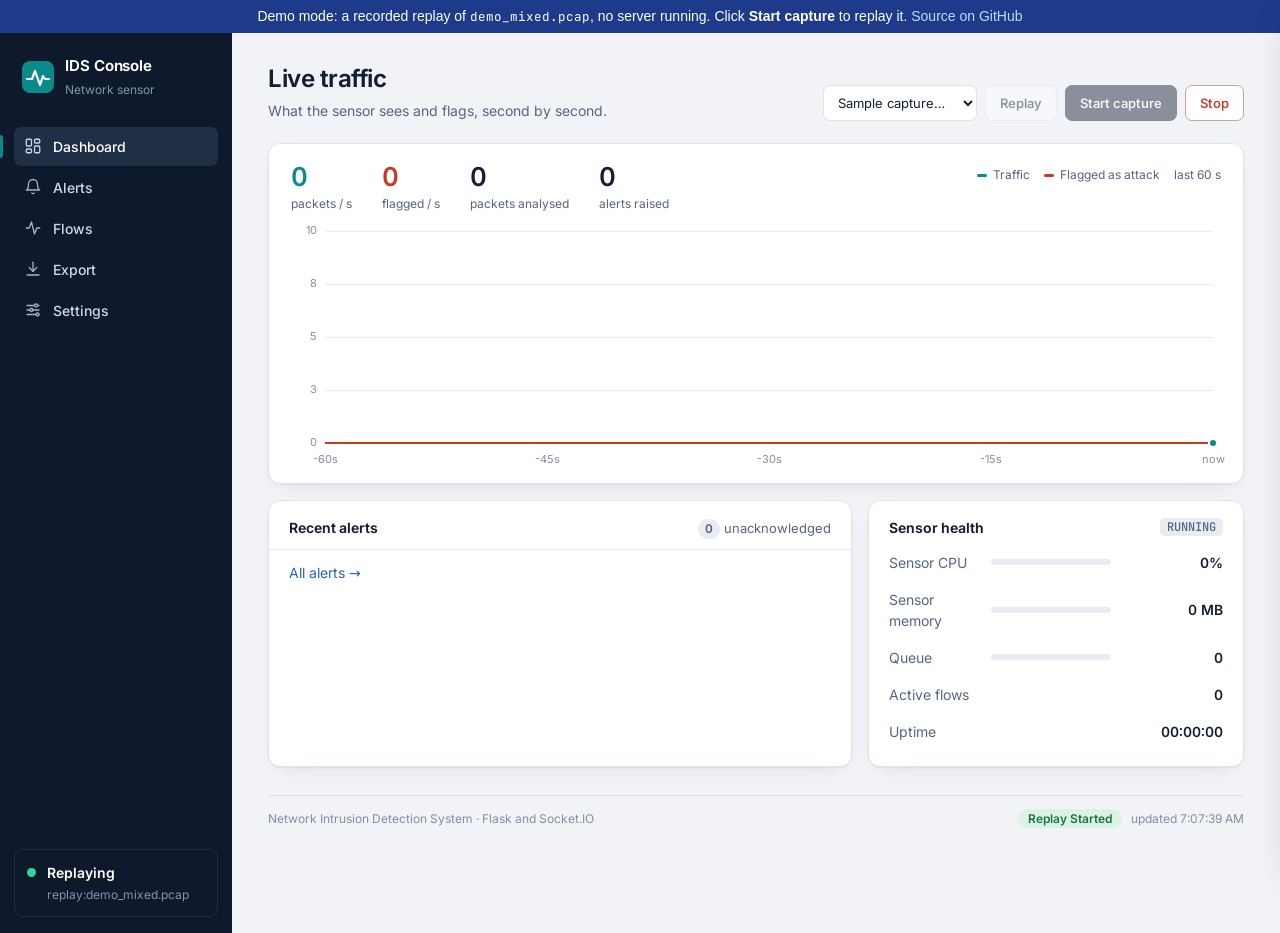
==== commit dde50069: "Update live demo sensor resource labels" ====
--- a/docs/demo/index.html
+++ b/docs/demo/index.html
@@ -65,8 +65,8 @@
         <section class="card" aria-label="Sensor health">
             <div class="card-head"><h2>Sensor health</h2><span id="captureStatus" class="tag">STOPPED</span></div>
             <div class="rows">
-                <div class="row"><span>CPU</span><span class="meter"><i id="cpuBar" style="width:0%"></i></span><b id="cpuUsage">0%</b></div>
-                <div class="row"><span>Memory</span><span class="meter"><i id="memoryBar" style="width:0%"></i></span><b id="memoryUsage">0 MB</b></div>
+                <div class="row"><span title="Sensor process and child processes, normalized to total logical CPU capacity">Sensor CPU</span><span class="meter"><i id="cpuBar" style="width:0%"></i></span><b id="cpuUsage">0%</b></div>
+                <div class="row"><span title="Combined resident memory (RSS) of the sensor process and its child processes">Sensor memory</span><span class="meter"><i id="memoryBar" style="width:0%"></i></span><b id="memoryUsage">0 MB</b></div>
                 <div class="row"><span>Queue</span><span class="meter"><i id="queueBar" style="width:0%"></i></span><b id="queueValue">0</b></div>
                 <div class="row"><span>Active flows</span><span></span><b id="activeFlows">0</b></div>
                 <div class="row"><span>Uptime</span><span></span><b id="uptime">00:00:00</b></div>
